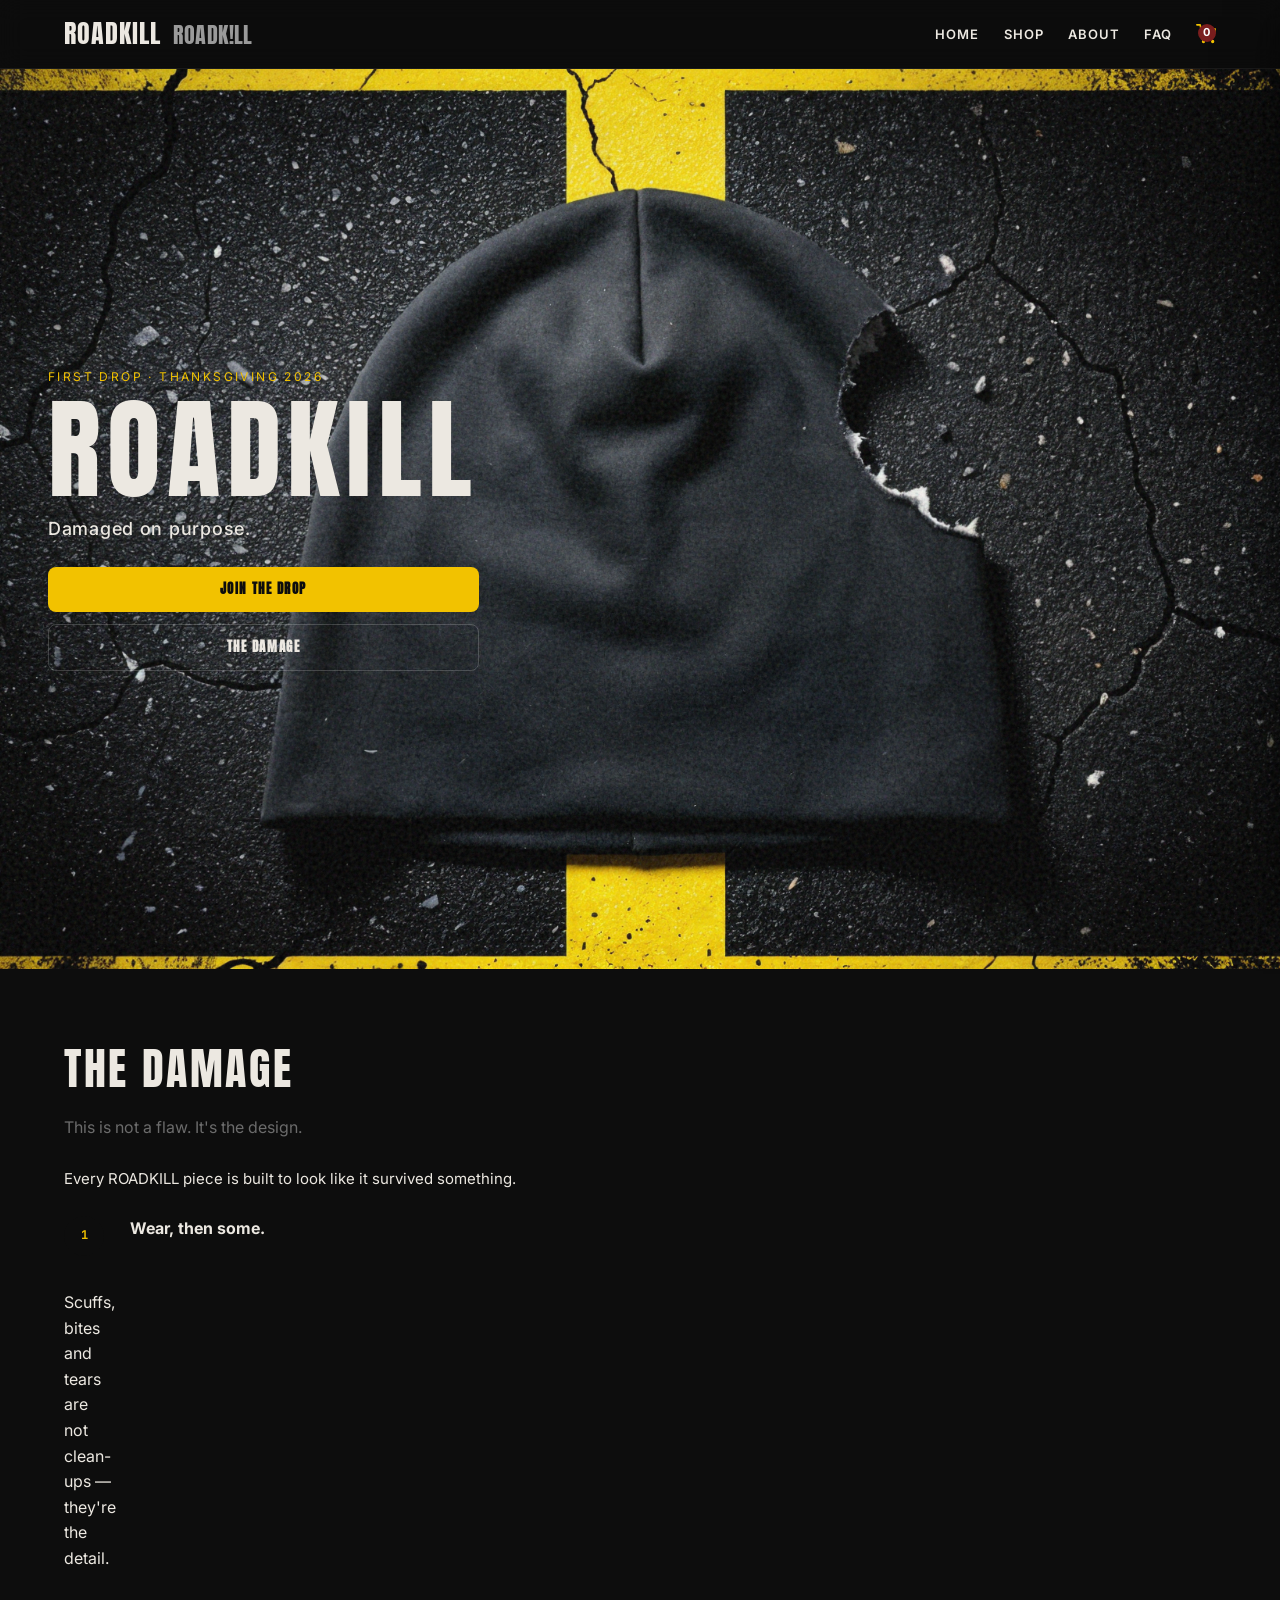
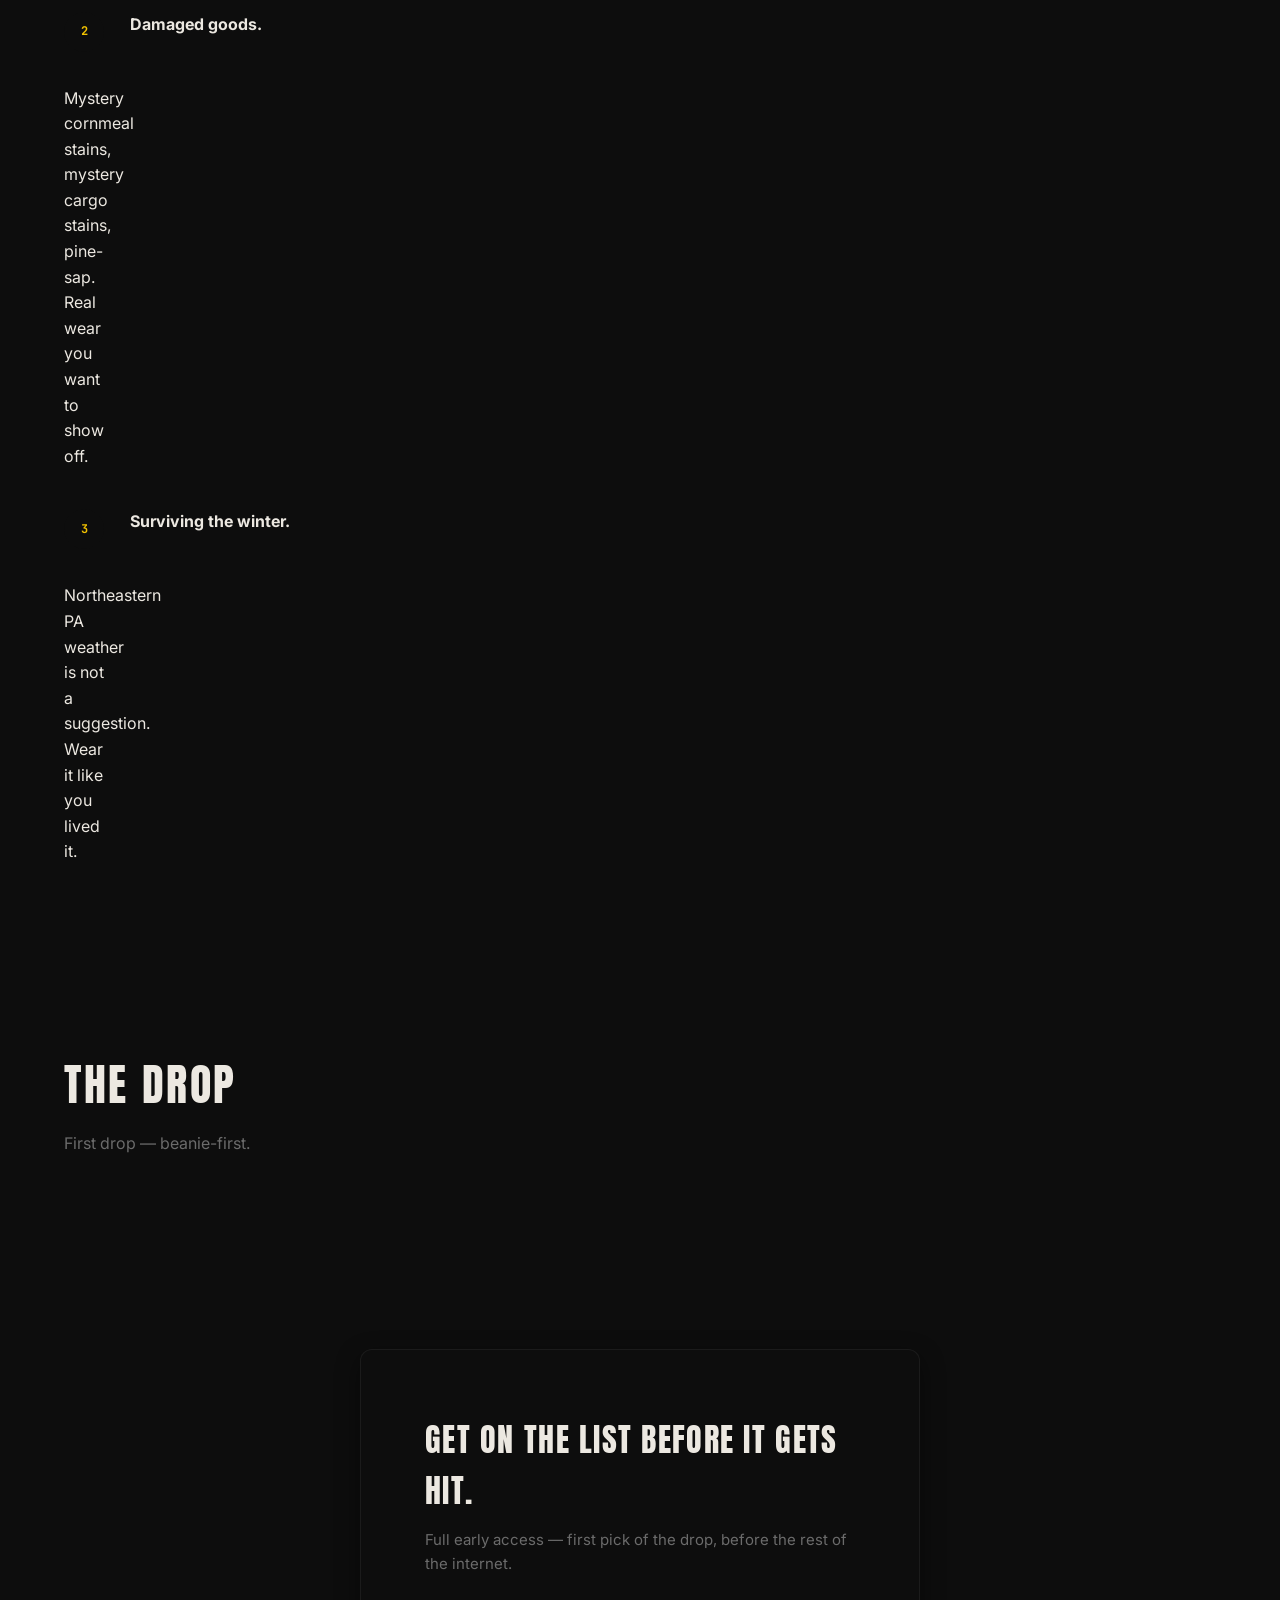
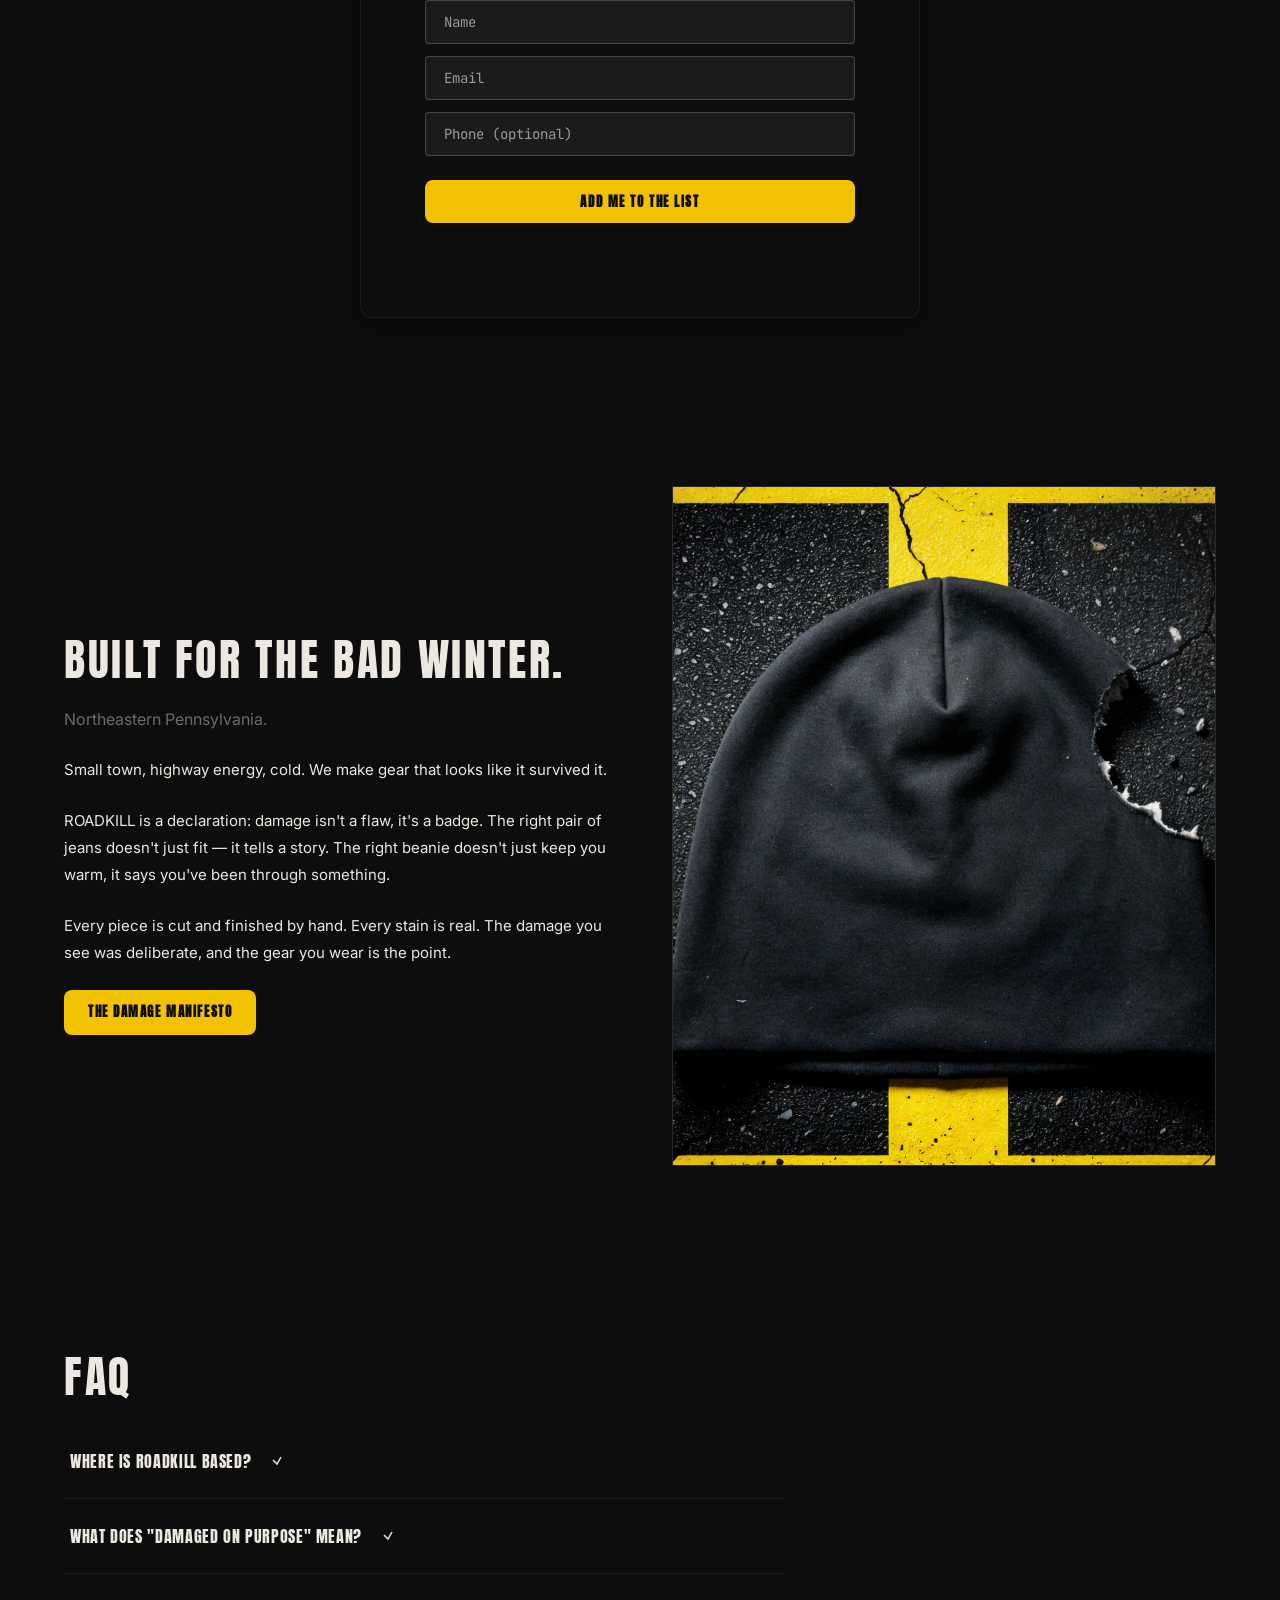
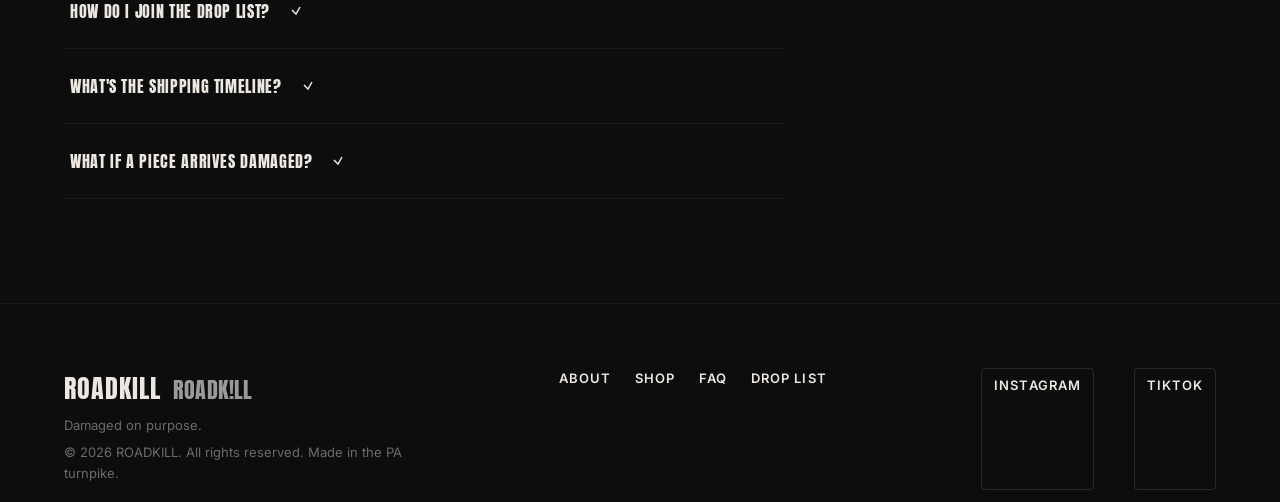
==== index.html @ 136a134d "ROADKILL — complete e-commerce site (v1) Streetwear brand site for ROADKILL, an independent NEPA bra" ====
<!DOCTYPE html>
<html lang="en">
<head>
<meta charset="UTF-8">
<meta name="viewport" content="width=device-width, initial-scale=1.0">
<title>ROADKILL — Damaged on purpose.</title>
<meta name="description" content="ROADKILL is an independent streetwear brand from northeastern PA. Damaged on purpose. Long-ear bunny beanies, chewed off like they survived something.">

<!-- Open Graph / Facebook -->
<meta property="og:type" content="website">
<meta property="og:title" content="ROADKILL — Damaged on purpose.">
<meta property="og:description" content="Independent streetwear. Damaged on purpose. Long-ear bunny beanies, chewed off like they survived the winter.">
<meta property="og:image" content="assets/og-banner.jpg">
<meta property="og:url" content="https://www.roadkillbrand.com/">
<meta property="og:site_name" content="ROADKILL">

<!-- Twitter -->
<meta name="twitter:card" content="summary_large_image">
<meta name="twitter:title" content="ROADKILL — Damaged on purpose.">
<meta name="twitter:description" content="Independent streetwear. Damaged on purpose.">
<meta name="twitter:image" content="assets/og-banner.jpg">

<!-- Favicon (paint-splatter style placeholder) -->
<link rel="icon" href="data:image/svg+xml,<svg xmlns='http://www.w3.org/2000/svg' viewBox='0 0 32 32'><rect width='32' height='32' fill='%230d0d0d'/><text y='24' font-size='20' font-weight='700' fill='%23f2c200'>!</text></svg>">

<link rel="preconnect" href="https://fonts.googleapis.com">
<link rel="preconnect" href="https://fonts.gstatic.com" crossorigin>
<link href="https://fonts.googleapis.com/css2?family=Anton&family=Inter:wght@400;500;600&family=JetBrains+Mono&display=swap" rel="stylesheet">

<link rel="stylesheet" href="styles.css">
</head>
<body>

<!-- ======= MASTHEAD ======= -->
<header class="masthead">
  <div class="container masthead__inner">
    <a href="/" class="logo" aria-label="ROADKILL home">
      <span class="logo__word">ROADKILL</span>
      <span class="logo__variant">ROADK!LL</span>
    </a>
    <nav class="nav" id="nav">
      <a href="#home" class="nav__link">Home</a>
      <a href="#shop" class="nav__link">Shop</a>
      <a href="#about" class="nav__link">About</a>
      <a href="#faq" class="nav__link">FAQ</a>
      <a href="cart.html" class="nav__cart" aria-label="Open cart">
        <svg width="20" height="20" viewBox="0 0 24 24" fill="none" stroke="#f2c200" stroke-width="2" stroke-linecap="round" stroke-linejoin="round"><circle cx="9" cy="21" r="1"/><circle cx="20" cy="21" r="1"/><path d="M1 1h4l2.68 13.39a2 2 0 0 0 2 1.61h9.72a2 2 0 0 0 2-1.61L23 6H6"/></svg>
        <span class="nav__cart-count" id="navCartCount">0</span>
      </a>
    </nav>
    <button class="nav__toggle" id="navToggle" aria-label="Toggle navigation" aria-expanded="false">
      <span></span><span></span><span></span>
    </button>
  </div>
</header>

<!-- ======= PAGE WRAPPER ======= -->
<div class="page" id="page">

  <!-- ==================== HOME ==================== -->
  <section class="page-section hero" id="home">
    <div class="hero__bg">
      <img src="assets/hero-bunny-beanie.png" alt="Flagship long-ear bunny beanie, one ear chewed off like a dog got to it">
      <div class="hero__grain"></div>
    </div>
    <div class="hero__content">
      <p class="eyebrow">First Drop &middot; Thanksgiving 2026</p>
      <h1 class="hero__title">ROADKILL</h1>
      <h1 class="hero__title hero__title--alt">ROADK!LL</h1>
      <p class="hero__sub">Damaged on purpose.</p>
      <div class="hero__actions">
        <a href="#shop" class="btn btn--primary">Join the Drop</a>
        <a href="#the-damage" class="btn btn--ghost">The Damage</a>
      </div>
      <div class="hero__countdown" id="countdown" aria-live="polite"></div>
    </div>
    <div class="hero__side">
      <div class="hero__scarab">
        <!-- torn/bite-marked frame -->
        <div class="frame frame--bite">
          <img src="assets/hero-bunny-beanie.png" alt="Flagship long-ear bunny beanie, one ear chewed off">
          <div class="frame__bite"></div>
        </div>
        <p class="caption">One ear chewed off.<br>Like a dog got to it.</p>
      </div>
    </div>
  </section>

  <!-- ==================== THE DAMAGE ==================== -->
  <section class="page-section the-damage" id="the-damage">
    <div class="container">
      <h2 class="section-title">The Damage</h2>
      <p class="section-lead">This is not a flaw. It's the design.</p>
      <p class="section-body">Every ROADKILL piece is built to look like it survived something.</p>
      <ul class="feature-list">
        <li class="feature-list__item">
          <span class="feature-list__marker">1</span>
          <div><strong>Wear, then some.</strong></div>
          <p>Scuffs, bites and tears are not clean-ups — they're the detail.</p>
        </li>
        <li class="feature-list__item">
          <span class="feature-list__marker">2</span>
          <div><strong>Damaged goods.</strong></div>
          <p>Mystery cornmeal stains, mystery cargo stains, pine-sap. Real wear you want to show off.</p>
        </li>
        <li class="feature-list__item">
          <span class="feature-list__marker">3</span>
          <div><strong>Surviving the winter.</strong></div>
          <p>Northeastern PA weather is not a suggestion. Wear it like you lived it.</p>
        </li>
      </ul>
    </div>
  </section>

  <!-- ==================== FEATURED PRODUCTS ==================== -->
  <section class="page-section featured" id="shop">
    <div class="container">
      <div class="section-head">
        <h2 class="section-title">The Drop</h2>
        <p class="section-lead">First drop &mdash; beanie-first.</p>
      </div>
      <div class="product-grid" id="featuredGrid"></div>
    </div>
  </section>

  <!-- ==================== DROP LIST ==================== -->
  <section class="page-section drop-list">
    <div class="container">
      <div class="drop-list__card">
        <h2 class="drop-list__title">Get on the list before it gets hit.</h2>
        <p class="drop-list__sub">Full early access &mdash; first pick of the drop, before the rest of the internet.</p>
        <form class="drop-list__form" id="dropForm">
          <div class="drop-list__fields">
            <input class="input" type="text" name="name" placeholder="Name" required aria-label="Name">
            <input class="input" type="email" name="email" placeholder="Email" required aria-label="Email">
            <input class="input input--phone" type="tel" name="phone" placeholder="Phone (optional)" aria-label="Phone">
          </div>
          <button class="btn btn--primary btn--full" type="submit">Add me to the list</button>
          <p class="form-feedback" id="formFeedback" role="status"></p>
        </form>
      </div>
    </div>
  </section>

  <!-- ==================== ABOUT ==================== -->
  <section class="page-section about" id="about">
    <div class="container about__inner">
      <div class="about__body">
        <h2 class="section-title">Built for the bad winter.</h2>
        <p class="section-lead">Northeastern Pennsylvania.</p>
        <p class="section-body">Small town, highway energy, cold. We make gear that looks like it survived it.</p>
        <p class="section-body">ROADKILL is a declaration: damage isn't a flaw, it's a badge. The right pair of jeans doesn't just fit — it tells a story. The right beanie doesn't just keep you warm, it says you've been through something.</p>
        <p class="section-body">Every piece is cut and finished by hand. Every stain is real. The damage you see was deliberate, and the gear you wear is the point.</p>
        <a href="#" class="btn btn--primary">The Damage Manifesto</a>
      </div>
      <div class="about__image">
        <div class="frame frame--light">
          <img src="assets/hero-bunny-beanie.png" alt="A worn long-ear bunny beanie, chewed edge">
          <div class="frame__bite"></div>
        </div>
      </div>
    </div>
  </section>

  <!-- ==================== FAQ ==================== -->
  <section class="page-section faq" id="faq">
    <div class="container">
      <h2 class="section-title">FAQ</h2>
      <div class="faq__list" id="faqList">
        <div class="faq__item">
          <button class="faq__q" aria-expanded="false" aria-controls="faq1">
            <span>Where is ROADKILL based?</span>
            <svg width="16" height="16" viewBox="0 0 16 16" fill="none" stroke="#ECE8E1" stroke-width="1.5"><polyline points="4 7 8 11 12 4"/></svg>
          </button>
          <div class="faq__a" id="faq1">
            <p>We're from northeastern Pennsylvania — grit, cold, and highway energy. The "side of the road" aesthetic comes straight from the turnpikes and truck stops of PA.</p>
          </div>
        </div>
        <div class="faq__item">
          <button class="faq__q" aria-expanded="false" aria-controls="faq2">
            <span>What does "damaged on purpose" mean?</span>
            <svg width="16" height="16" viewBox="0 0 16 16" fill="none" stroke="#ECE8E1" stroke-width="1.5"><polyline points="4 7 8 11 12 4"/></svg>
          </button>
          <div class="faq__a" id="faq2">
            <p>Our whole brand is "damaged goods." We intentionally leave wear, bites, tears and scuffs on every piece. It's the design, not a defect.</p>
          </div>
        </div>
        <div class="faq__item">
          <button class="faq__q" aria-expanded="false" aria-controls="faq3">
            <span>How do I join the drop list?</span>
            <svg width="16" height="16" viewBox="0 0 16 16" fill="none" stroke="#ECE8E1" stroke-width="1.5"><polyline points="4 7 8 11 12 4"/></svg>
          </button>
          <div class="faq__a" id="faq3">
            <p>Grab a spot on the list on our home page or the Drop List section. We'll send early access to the first 200 before the drop goes live.</p>
          </div>
        </div>
        <div class="faq__item">
          <button class="faq__q" aria-expanded="false" aria-controls="faq4">
            <span>What's the shipping timeline?</span>
            <svg width="16" height="16" viewBox="0 0 16 16" fill="none" stroke="#ECE8E1" stroke-width="1.5"><polyline points="4 7 8 11 12 4"/></svg>
          </button>
          <div class="faq__a" id="faq4">
            <p>Orders ship within 1&ndash;2 business days via USPS Priority. Expect 3&ndash;5 business days on the East Coast, 5&ndash;8 elsewhere.</p>
          </div>
        </div>
        <div class="faq__item">
          <button class="faq__q" aria-expanded="false" aria-controls="faq5">
            <span>What if a piece arrives damaged?</span>
            <svg width="16" height="16" viewBox="0 0 16 16" fill="none" stroke="#ECE8E1" stroke-width="1.5"><polyline points="4 7 8 11 12 4"/></svg>
          </button>
          <div class="faq__a" id="faq5">
            <p>All intentional damage is pre-approved. If something arrives with unexpected damage, reply to your order confirmation and we'll make it right &mdash; no questions, no returns hassle.</p>
          </div>
        </div>
      </div>
    </div>
  </section>

  <!-- ==================== FOOTER / EMAIL REPEAT ==================== -->
  <footer class="footer">
    <div class="container footer__inner">
      <div class="footer__brand">
        <a href="/" class="logo" aria-label="ROADKILL home">
          <span class="logo__word">ROADKILL</span>
          <span class="logo__variant">ROADK!LL</span>
        </a>
        <p>Damaged on purpose.</p>
        <p class="footer__legal">&copy; 2026 ROADKILL. All rights reserved. Made in the PA turnpike.</p>
      </div>
      <div class="footer__links">
        <a href="#">About</a>
        <a href="#shop">Shop</a>
        <a href="#faq">FAQ</a>
        <a href="#">Drop List</a>
      </div>
      <div class="footer__social">
        <a href="#" aria-label="Instagram">Instagram</a>
        <a href="#" aria-label="TikTok">TikTok</a>
      </div>
    </div>
  </footer>

</div><!-- /page -->

<!-- ======= CART OVERVIEW (slide-in, mobile) ======= -->
<div class="cart-overlay" id="cartOverlay" aria-hidden="true"></div>
<div class="cart-drawer" id="cartDrawer" aria-hidden="true" role="dialog" aria-label="Shopping cart">
  <div class="cart-drawer__header">
    <h2>Your Cart</h2>
    <button class="cart-drawer__close" id="cartClose" aria-label="Close cart">&times;</button>
  </div>
  <ul class="cart-drawer__list" id="cartList"></ul>
  <div class="cart-drawer__footer">
    <div class="cart-drawer__totals">
      <span class="cart-drawer__subtotal">Subtotal</span>
      <span class="cart-drawer__amount" id="cartSubtotal">$0.00</span>
    </div>
    <a href="checkout.html" class="btn btn--primary btn--full">Checkout</a>
    <p class="cart-drawer__note">Stripe-ready &middot; placeholder until you plug in your key.</p>
  </div>
</div>

<!-- ======= BURGER TOGGLE (duplicate for non-js) ======= -->
<button class="nav__toggle" id="burgerToggle" aria-label="Open navigation" aria-expanded="false">
  <span></span><span></span><span></span>
</button>

<script src="app.js"></script>
</body>
</html>
---- styles.css ----
/* ============================================================
   ROADKILL — minimal e-commerce (single-file, no build step)
   CSS: design tokens, layout, components, page sections, cart.
   ============================================================ */

/* ---------- Design tokens ---------- */
:root {
  --black:      #0d0d0d;
  --off-white:  #ece8e1;
  --yellow:     #f2c200;
  --red:        #7a1e1e;
  --grey:       #6b6b6b;
  --grey-light: #9a9a9a;

  --ant:        'Anton', 'Arial Narrow', sans-serif;
  --mono:       'JetBrains Mono', 'Consolas', monospace;
  --sans:       'Inter', 'Segoe UI', sans-serif;

  --space-xs: 6px;
  --space-sm: 12px;
  --space-md: 18px;
  --space-lg: 24px;
  --space-xl: 40px;
  --space-2xl: 64px;

  --radius-sm: 4px;
  --radius-md: 8px;
  --radius-lg: 12px;

  --shadow-sm: 0 2px 8px rgba(0,0,0,.35);
  --shadow-md: 0 8px 24px rgba(0,0,0,.45);
  --shadow-lg: 0 16px 48px rgba(0,0,0,.55);

  --ease: cubic-bezier(.22,1,.36,1);
  --duration: .3s;
}

/* ---------- Reset / base ---------- */
*, *::before, *::after { box-sizing: border-box; }

html {
  scroll-behavior: smooth;
  -webkit-font-smoothing: antialiased;
  -moz-osx-font-smoothing: grayscale;
}

body {
  margin: 0;
  font-family: var(--sans);
  color: var(--off-white);
  background: var(--black);
  line-height: 1.6;
  min-height: 100vh;
  overflow-x: hidden;
}

img { display: block; max-width: 100%; }
a { color: inherit; text-decoration: none; }
button { font-family: inherit; cursor: pointer; border: none; background: none; }
input, textarea {
  font-family: var(--mono);
  font-size: 14px;
  color: var(--off-white);
  background: rgba(255,255,255,.06);
  border: 1px solid rgba(255,255,255,.18);
  border-radius: var(--radius-sm);
  padding: var(--space-sm) var(--space-md);
  outline: none;
  width: 100%;
}
input:focus, textarea:focus {
  border-color: var(--yellow);
  box-shadow: 0 0 0 3px rgba(242,194,0,.18);
}
input::placeholder, textarea::placeholder { color: var(--grey-light); }

.container {
  width: 100%;
  max-width: 1200px;
  margin: 0 auto;
  padding: 0 var(--space-lg);
}
.page {
  /* full-page sections fill the viewport on the sections themselves */
}

/* ---------- Masthead ---------- */
.masthead {
  position: sticky;
  top: 0;
  z-index: 100;
  background: rgba(13,13,13,.92);
  backdrop-filter: blur(12px);
  border-bottom: 1px solid rgba(255,255,255,.06);
}
.masthead__inner {
  display: flex;
  align-items: center;
  justify-content: space-between;
  height: 68px;
}
.logo {
  display: flex;
  align-items: baseline;
  gap: var(--space-sm);
  font-family: var(--ant);
  font-size: 26px;
  font-weight: 400;
  letter-spacing: .04em;
  color: var(--off-white);
}
.logo__variant {
  font-family: var(--ant);
  font-size: 22px;
  color: var(--grey-light);
  letter-spacing: .02em;
}
.nav {
  display: flex;
  align-items: center;
  gap: var(--space-lg);
}
.nav__link {
  position: relative;
  color: var(--off-white);
  font-size: 13px;
  letter-spacing: .08em;
  text-transform: uppercase;
  font-weight: 600;
  padding: var(--space-xs) 0;
}
.nav__link::after {
  content: '';
  position: absolute;
  bottom: 0; left: 0; right: 0;
  height: 1px;
  background: var(--yellow);
  transform: scaleX(0);
  transform-origin: right;
  transition: transform var(--duration) var(--ease);
}
.nav__link:hover::after,
.nav__link:focus-visible::after { transform: scaleX(1); transform-origin: left; }
.nav__cart {
  position: relative;
  display: flex;
  align-items: center;
  gap: var(--space-xs);
  color: var(--off-white);
  font-size: 13px;
  letter-spacing: .06em;
}
.nav__cart-count {
  position: absolute;
  top: 0; right: 0;
  background: var(--red);
  color: #fff;
  font-size: 11px;
  font-weight: 700;
  min-width: 18px;
  height: 18px;
  border-radius: 9px;
  display: flex;
  align-items: center;
  justify-content: center;
  padding: 0 4px;
}
.nav__toggle {
  display: none;
  flex-direction: column;
  gap: 5px;
  padding: var(--space-sm);
  border-radius: var(--radius-sm);
}
.nav__toggle span {
  display: block;
  height: 2px;
  background: var(--off-white);
  width: 22px;
  border-radius: 2px;
  transition: transform var(--duration) var(--ease);
}
.nav__toggle[aria-expanded="true"] span:nth-child(1) { transform: rotate(45deg) translate(5px,5px); }
.nav__toggle[aria-expanded="true"] span:nth-child(2) { opacity: 0; }
.nav__toggle[aria-expanded="true"] span:nth-child(3) { transform: rotate(-45deg) translate(5px,-5px); }

/* ---------- Buttons ---------- */
.btn {
  display: inline-flex;
  align-items: center;
  justify-content: center;
  gap: var(--space-sm);
  font-family: var(--sans);
  font-size: 13px;
  letter-spacing: .08em;
  text-transform: uppercase;
  font-weight: 700;
  padding: var(--space-sm) var(--space-lg);
  border-radius: var(--radius-md);
  transition: transform var(--duration) var(--ease), filter var(--duration);
  position: relative;
  overflow: hidden;
}
.btn--primary {
  background: var(--yellow);
  color: var(--black);
  font-family: var(--ant);
  letter-spacing: .12em;
}
.btn--primary:hover { background: var(--red); color: var(--off-white); transform: translateY(-2px); }
.btn--primary:focus-visible { outline: 2px solid var(--yellow); outline-offset: 3px; }
.btn--ghost {
  color: var(--off-white);
  font-family: var(--ant);
  letter-spacing: .12em;
  border: 1px solid rgba(255,255,255,.18);
}
.btn--ghost:hover { border-color: var(--yellow); color: var(--yellow); transform: translateY(-2px); }
.btn--full { width: 100%; }
.btn--danger { background: var(--red); color: #fff; }
.btn--danger:hover { background: #5a1414; }

/* ---------- Hero ---------- */
.hero {
  position: relative;
  min-height: 100vh;
  display: flex;
  align-items: center;
  overflow: hidden;
}
.hero__bg {
  position: absolute;
  inset: 0;
  z-index: 0;
}
.hero__bg img {
  width: 100%;
  height: 100%;
  object-fit: cover;
  object-position: center 30%;
}
.hero__grain {
  position: absolute;
  inset: 0;
  z-index: 1;
  background-image: url("data:image/svg+xml,%3Csvg viewBox='0 0 256 256' xmlns='http://www.w3.org/2000/svg'%3E%3Cfilter id='noise'%3E%3CfeTurbulence type='fractalNoise' baseFrequency='0.85' numOctaves='4' stitchTiles='stitch'/%3E%3C/filter%3E%3Crect width='100%25' height='100%25' filter='url(%23noise)' opacity='0.35'/%3E%3C/svg%3E");
  opacity: .4;
  pointer-events: none;
}
.hero__content {
  position: relative;
  z-index: 2;
  max-width: 640px;
  padding: var(--space-2xl) var(--space-lg) 0;
}
.eyebrow {
  margin: 0 0 var(--space-sm);
  color: var(--yellow);
  font-size: 12px;
  letter-spacing: .2em;
  text-transform: uppercase;
}
.hero__title {
  margin: 0 0 var(--space-sm);
  font-family: var(--ant);
  font-size: clamp(56px, 9vw, 110px);
  font-weight: 400;
  line-height: 0.95;
  letter-spacing: .06em;
  text-transform: uppercase;
}
.hero__title--alt { display: none; }
.hero__sub {
  margin: 0 0 var(--space-lg);
  color: var(--off-white);
  font-size: 18px;
  letter-spacing: .04em;
  font-weight: 500;
}
.hero__actions { display: flex; flex-direction: column; gap: var(--space-sm); }
.hero__countdown {
  margin-top: var(--space-lg);
  font-family: var(--mono);
  font-size: 13px;
  color: var(--off-white);
}
.hero__side {
  position: relative;
  z-index: 2;
  display: none;
}
.hero__scarab {
  position: relative;
}
.frame {
  position: relative;
  display: inline-block;
  border: 1px solid rgba(255,255,255,.12);
  overflow: hidden;
}
.frame img {
  width: 100%;
  aspect-ratio: 4/5;
  object-fit: cover;
}
.frame--bite {
  border-color: rgba(255,255,255,.2);
  box-shadow: 0 0 0 12px rgba(255,255,255,.03);
}
.frame__bite {
  position: absolute;
  top: -20%;
  right: -15%;
  width: 46%;
  height: 46%;
  background: rgba(255,255,255,.04);
  border-radius: 50%;
  transform: rotate(12deg);
  pointer-events: none;
}
.caption {
  position: absolute;
  bottom: 0; left: 0; right: 0;
  padding: var(--space-md);
  font-family: var(--mono);
  font-size: 12px;
  color: var(--off-white);
  letter-spacing: .04em;
  background: linear-gradient(0deg, rgba(13,13,13,.8), transparent);
}

/* ---------- Section shared ---------- */
.page-section {
  padding: var(--space-2xl) var(--space-lg) calc(var(--space-2xl) + 40px);
  position: relative;
}
.section-title {
  margin: 0 0 var(--space-sm);
  font-family: var(--ant);
  font-size: clamp(28px, 4vw, 44px);
  font-weight: 400;
  letter-spacing: .06em;
  text-transform: uppercase;
}
.section-lead {
  margin: 0 0 var(--space-lg);
  color: var(--grey);
  font-size: 16px;
  max-width: 620px;
}
.section-body {
  margin: 0 0 var(--space-lg);
  color: var(--off-white);
  font-size: 15px;
  line-height: 1.8;
}
.feature-list {
  list-style: none;
  margin: 0;
  padding: 0;
  display: grid;
  gap: var(--space-lg);
}
.feature-list__item {
  display: grid;
  grid-template-columns: 48px 1fr;
  gap: var(--space-md);
  align-items: start;
}
.feature-list__marker {
  font-family: var(--mono);
  font-size: 12px;
  color: var(--yellow);
  font-weight: 700;
  display: flex;
  align-items: center;
  justify-content: center;
  height: 40px;
  width: 40px;
  border-radius: 50%;
  background: var(--black);
}

/* ---------- Products ---------- */
.product-grid {
  display: grid;
  grid-template-columns: repeat(auto-fill, minmax(240px, 1fr));
  gap: var(--space-lg);
}
.product-card {
  position: relative;
  background: var(--black);
  border: 1px solid rgba(255,255,255,.06);
  border-radius: var(--radius-md);
  overflow: hidden;
  transition: transform var(--duration) var(--ease), border-color var(--duration);
}
.product-card:hover {
  transform: translateY(-4px);
  border-color: rgba(255,255,255,.14);
}
.product-card__img {
  position: relative;
  aspect-ratio: 3/4;
  overflow: hidden;
}
.product-card__img img {
  width: 100%;
  height: 100%;
  object-fit: cover;
  transition: transform var(--duration) var(--ease);
}
.product-card:hover .product-card__img img { transform: scale(1.04); }
.product-card__frame {
  position: absolute;
  inset: 0;
  border-radius: var(--radius-md);
  overflow: hidden;
  pointer-events: none;
}
.product-card__frame::before {
  content: '';
  position: absolute;
  inset: 0;
  background: linear-gradient(135deg, transparent 40%, rgba(255,255,255,.05));
  pointer-events: none;
}
.product-card__frame--bite {
  pointer-events: none;
}
.product-card__frame::after {
  content: '';
  position: absolute;
  top: -20%;
  right: -15%;
  width: 40%;
  height: 40%;
  background: rgba(255,255,255,.04);
  border-radius: 50%;
  transform: rotate(10deg);
  pointer-events: none;
}
.product-card__tag {
  position: absolute;
  top: var(--space-sm);
  left: var(--space-sm);
  font-size: 10px;
  letter-spacing: .12em;
  text-transform: uppercase;
  font-weight: 700;
  padding: 4px 8px;
  border-radius: var(--radius-sm);
  color: #fff;
}
.product-card__tag--sold {
  background: var(--red);
}
.product-card__tag--soon {
  background: var(--grey);
}
.product-card__body {
  padding: var(--space-md);
}
.product-card__name {
  font-family: var(--sans);
  font-size: 15px;
  font-weight: 600;
  margin: 0 0 var(--space-xs);
  letter-spacing: .02em;
}
.product-card__price {
  font-family: var(--mono);
  font-size: 14px;
  color: var(--off-white);
  margin: 0;
}
.product-card__eye {
  font-size: 13px;
  color: var(--grey);
  margin: var(--space-xs) 0;
}
.product-card__buy {
  margin-top: var(--space-sm);
  padding: 6px 12px;
  border: 1px solid rgba(255,255,255,.18);
  border-radius: var(--radius-sm);
  font-size: 11px;
  letter-spacing: .06em;
  text-transform: uppercase;
  font-weight: 700;
  color: var(--off-white);
  transition: border-color var(--duration), color var(--duration);
}
.product-card__buy:hover { border-color: var(--yellow); color: var(--yellow); }

/* ---------- Drop list ---------- */
.drop-list__card {
  max-width: 560px;
  margin: 0 auto;
  background: var(--black);
  border: 1px solid rgba(255,255,255,.06);
  border-radius: var(--radius-lg);
  padding: var(--space-2xl);
  box-shadow: var(--shadow-md);
}
.drop-list__title {
  margin: 0 0 var(--space-sm);
  font-family: var(--ant);
  font-size: 32px;
  font-weight: 400;
  letter-spacing: .04em;
  text-transform: uppercase;
}
.drop-list__sub {
  margin: 0 0 var(--space-lg);
  color: var(--grey);
  font-size: 15px;
}
.drop-list__fields {
  display: grid;
  gap: var(--space-sm);
  margin-bottom: var(--space-lg);
}
.form-feedback {
  font-size: 13px;
  min-height: 18px;
  margin: var(--space-sm) 0 0;
}
.form-feedback--ok { color: var(--yellow); }
.form-feedback--err { color: var(--red); }

/* ---------- About ---------- */
.about__inner {
  display: grid;
  grid-template-columns: 1fr 1fr;
  gap: var(--space-2xl);
  align-items: center;
}
.about__image {
  position: relative;
}
.about__image .frame {
  max-width: 100%;
}
.footer {
  border-top: 1px solid rgba(255,255,255,.06);
  background: var(--black);
  padding: var(--space-2xl) 0 var(--space-sm);
}
.footer__inner {
  display: flex;
  flex-wrap: wrap;
  justify-content: space-between;
  gap: var(--space-lg);
}
.footer__brand { max-width: 340px; }
.footer p { color: var(--grey); font-size: 13px; margin: var(--space-xs) 0; }
.footer__legal { font-size: 11px; color: var(--grey-light); }
.footer__links {
  display: flex;
  flex-wrap: wrap;
  gap: var(--space-lg);
  list-style: none;
  margin: 0;
  padding: 0;
}
.footer__links a {
  font-size: 13px;
  letter-spacing: .08em;
  text-transform: uppercase;
  font-weight: 600;
  color: var(--off-white);
}
.footer__social {
  display: flex;
  gap: var(--space-xl);
}
.footer__social a {
  font-size: 13px;
  letter-spacing: .08em;
  text-transform: uppercase;
  font-weight: 600;
  color: var(--off-white);
  border: 1px solid rgba(255,255,255,.12);
  border-radius: var(--radius-sm);
  padding: var(--space-xs) var(--space-sm);
}
.footer__social a:hover { border-color: var(--yellow); color: var(--yellow); }

/* ---------- FAQ ---------- */
.faq__list {
  max-width: 720px;
}
.faq__item {
  border-bottom: 1px solid rgba(255,255,255,.06);
  padding: var(--space-lg) 0;
}
.faq__q {
  display: flex;
  align-items: center;
  justify-content: space-between;
  gap: var(--space-md);
  font-family: var(--ant);
  font-size: 16px;
  font-weight: 400;
  letter-spacing: .04em;
  text-transform: uppercase;
  color: var(--off-white);
}
.faq__q[aria-expanded="false"] .faq__icon { transform: rotate(-90deg); }
.faq__icon {
  flex-shrink: 0;
  transition: transform var(--duration) var(--ease);
}
.faq__a {
  max-height: 0;
  overflow: hidden;
  transition: max-height var(--duration) var(--ease);
}
.faq__a.open { max-height: 300px; }
.faq__a p { margin: 0; color: var(--grey); line-height: 1.8; }

/* ---------- Cart drawer ---------- */
.cart-overlay {
  position: fixed;
  inset: 0;
  background: rgba(0,0,0,.6);
  z-index: 200;
  opacity: 0;
  pointer-events: none;
  transition: opacity var(--duration);
}
.cart-overlay--open { opacity: 1; pointer-events: auto; }
.cart-drawer {
  position: fixed;
  top: 0; right: 0; bottom: 0;
  width: min(420px, 100%);
  background: var(--black);
  z-index: 201;
  transform: translateX(100%);
  transition: transform var(--duration) var(--ease);
  display: flex;
  flex-direction: column;
  box-shadow: var(--shadow-lg);
}
.cart-drawer--open { transform: translateX(0); }
.cart-drawer__header {
  display: flex;
  align-items: center;
  justify-content: space-between;
  padding: var(--space-lg);
  border-bottom: 1px solid rgba(255,255,255,.06);
}
.cart-drawer__header h2 {
  font-family: var(--ant);
  font-size: 20px;
  font-weight: 400;
  letter-spacing: .06em;
  text-transform: uppercase;
  margin: 0;
}
.cart-drawer__close {
  font-size: 24px;
  color: var(--off-white);
  line-height: 1;
  transition: color var(--duration);
}
.cart-drawer__close:hover { color: var(--yellow); }
.cart-drawer__list {
  list-style: none;
  margin: 0;
  padding: 0;
  flex: 1;
  overflow-y: auto;
}
.cart-drawer__item {
  display: grid;
  grid-template-columns: 90px 1fr auto;
  gap: var(--space-md);
  padding: var(--space-sm) 0;
  border-bottom: 1px solid rgba(255,255,255,.06);
}
.cart-drawer__item:last-child { border-bottom: none; }
.cart-drawer__item-img img { width: 100%; aspect-ratio: 1; object-fit: cover; border-radius: var(--radius-sm); }
.cart-drawer__item-name { font-size: 14px; font-weight: 600; margin: 0 0 var(--space-xs); }
.cart-drawer__item-desc { font-size: 12px; color: var(--grey); margin: 0; }
.cart-drawer__item-price { font-family: var(--mono); font-size: 13px; color: var(--off-white); }
.cart-drawer__remove {
  font-size: 11px;
  color: var(--grey-light);
  transition: color var(--duration);
}
.cart-drawer__remove:hover { color: var(--red); }
.cart-drawer__footer {
  border-top: 1px solid rgba(255,255,255,.06);
  padding: var(--space-lg);
  display: flex;
  flex-direction: column;
  gap: var(--space-sm);
}
.cart-drawer__totals {
  display: flex;
  justify-content: space-between;
  font-size: 14px;
}
.cart-drawer__subtotal { color: var(--grey); }
.cart-drawer__amount {
  font-family: var(--mono);
  font-size: 24px;
  font-weight: 700;
  color: var(--off-white);
}
.cart-drawer__note {
  font-size: 11px;
  color: var(--grey-light);
  margin: 0;
}

/* ---------- Shared section padding tweaks ---------- */
.footer + .page-section { padding-top: 0; }

/* ---------- Responsive ---------- */
@media (max-width: 820px) {
  .nav__toggle { display: flex; }
  .nav__link,
  .nav__cart {
    opacity: 0;
    pointer-events: none;
    transform: translateY(-8px);
    transition: opacity var(--duration) var(--ease), transform var(--duration) var(--ease);
  }
  .nav[aria-expanded="true"] .nav__link,
  .nav[aria-expanded="true"] .nav__cart {
    opacity: 1;
    pointer-events: auto;
    transform: none;
  }
  .nav[aria-expanded="true"] {
    position: absolute;
    top: 68px; left: 0; right: 0;
    background: var(--black);
    border-bottom: 1px solid rgba(255,255,255,.06);
    padding: var(--space-lg);
    display: flex;
    flex-direction: column;
    gap: var(--space-sm);
  }
  .hero__side { display: block; }
  .about__inner { grid-template-columns: 1fr; }
  .about__image { order: -1; }
  .footer__inner { flex-direction: column; }
}

@media (max-width: 480px) {
  .container { padding: 0 var(--space-sm); }
  .product-grid { grid-template-columns: 1fr; }
  .hero__actions { flex-direction: row; }
}

/* ============================================================
   EXTRA PAGES: shop, about, faq, checkout, cart
   ============================================================ */

/* ---------- Shop ---------- */
.shop__hero {
  text-align: center;
  max-width: 640px;
  margin: 0 auto var(--space-2xl);
}
.shop__title {
  font-family: var(--ant);
  font-size: clamp(36px, 5vw, 56px);
  font-weight: 400;
  letter-spacing: .06em;
  text-transform: uppercase;
  margin: 0 0 var(--space-sm);
}
.shop__sub {
  color: var(--grey);
  font-size: 16px;
  margin: 0;
}
.shop__countdown {
  margin-top: var(--space-lg);
  font-family: var(--mono);
  font-size: 13px;
  color: var(--off-white);
}
.shop__filter-bar {
  display: flex;
  flex-wrap: wrap;
  gap: var(--space-sm);
  align-items: center;
  justify-content: center;
  margin-bottom: var(--space-lg);
}
.shop__filter-bar .input {
  min-width: 180px;
}
.shop__status {
  font-size: 13px;
  color: var(--grey);
  margin: 0;
}
.shop__empty {
  text-align: center;
  padding: var(--space-2xl);
  color: var(--grey);
}

/* ---------- Drop list (on home) ---------- */
.drop-list__card { max-width: 560px; margin: 0 auto; }

/* ---------- About page ---------- */
.about-page__hero {
  text-align: center;
  max-width: 560px;
  margin: 0 auto var(--space-2xl);
}
.about-page__title {
  font-family: var(--ant);
  font-size: clamp(36px, 5vw, 56px);
  font-weight: 400;
  letter-spacing: .06em;
  text-transform: uppercase;
  margin: 0 0 var(--space-sm);
}
.about-page__sub {
  color: var(--grey);
  font-size: 16px;
  margin: 0 0 var(--space-lg);
}
.about-page__content {
  max-width: 640px;
  margin: 0 auto var(--space-2xl);
  color: var(--off-white);
  line-height: 1.8;
}
.about-page__content p { margin-bottom: var(--space-lg); }
.about-page__content a { color: var(--yellow); }
.about-page__manifesto {
  background: var(--black);
  border: 1px solid rgba(255,255,255,.06);
  border-radius: var(--radius-lg);
  padding: var(--space-2xl);
  max-width: 640px;
  margin: 0 auto var(--space-2xl);
}
.about-page__manifesto h2 {
  font-family: var(--ant);
  font-size: 24px;
  font-weight: 400;
  letter-spacing: .06em;
  text-transform: uppercase;
  margin: 0 0 var(--space-sm);
}
.about-page__manifesto p {
  color: var(--grey);
  margin-bottom: var(--space-md);
  line-height: 1.8;
}

/* ---------- FAQ page ---------- */
.faq-page__title {
  font-family: var(--ant);
  font-size: clamp(36px, 5vw, 56px);
  font-weight: 400;
  letter-spacing: .06em;
  text-transform: uppercase;
  margin: 0 0 var(--space-sm);
}
.faq-page__sub {
  color: var(--grey);
  font-size: 16px;
  margin: 0 0 var(--space-lg);
}
.faq-page__sub a { color: var(--yellow); }

/* ---------- Cart / Checkout pages ---------- */
.cart-page__wrapper, .checkout__wrapper {
  max-width: 960px;
  margin: 0 auto;
}
.back-link {
  display: inline-block;
  color: var(--yellow);
  font-size: 13px;
  margin-bottom: var(--space-lg);
}
.cart-page__title {
  font-family: var(--ant);
  font-size: clamp(32px, 4vw, 48px);
  font-weight: 400;
  letter-spacing: .06em;
  text-transform: uppercase;
  margin: 0 0 var(--space-lg);
}
.cart-page__cart {
  background: var(--black);
  border: 1px solid rgba(255,255,255,.06);
  border-radius: var(--radius-lg);
  padding: var(--space-xl);
  min-height: 160px;
}
.cart-page__line {
  display: flex;
  justify-content: space-between;
  padding: var(--space-sm) 0;
  border-bottom: 1px solid rgba(255,255,255,.06);
}
.cart-page__line:last-child { border-bottom: none; }
.cart-page__label { color: var(--grey); }
.cart-page__value { font-family: var(--mono); color: var(--off-white); }
.cart-page__total-row .cart-page__value { font-size: 18px; font-weight: 700; }
.cart-page__actions {
  display: flex;
  flex-direction: column;
  gap: var(--space-sm);
  margin: var(--space-xl) 0;
}
.cart-page__note {
  color: var(--grey-light);
  font-size: 12px;
  margin: 0;
}

/* ---- Checkout ---- */
.checkout__wrapper {
  display: grid;
  grid-template-columns: 1fr 1fr;
  gap: var(--space-2xl);
}
.checkout__left { max-width: 560px; }
.checkout__title {
  font-family: var(--ant);
  font-size: clamp(32px, 4vw, 48px);
  font-weight: 400;
  letter-spacing: .06em;
  text-transform: uppercase;
  margin: 0 0 var(--space-sm);
}
.checkout__sub {
  color: var(--grey);
  font-size: 15px;
  margin: 0 0 var(--space-lg);
}
.checkout__sub a { color: var(--yellow); }
.checkout__cart {
  background: var(--black);
  border: 1px solid rgba(255,255,255,.06);
  border-radius: var(--radius-lg);
  padding: var(--space-xl);
  min-height: 160px;
}
.checkout__details {
  background: var(--black);
  border: 1px solid rgba(255,255,255,.06);
  border-radius: var(--radius-lg);
  padding: var(--space-xl);
}
.checkout__totals {
  display: flex;
  flex-direction: column;
  gap: var(--space-sm);
  margin-bottom: var(--space-lg);
}
.checkout__line {
  display: flex;
  justify-content: space-between;
  padding: var(--space-sm) 0;
  border-bottom: 1px solid rgba(255,255,255,.06);
}
.checkout__line:last-child { border-bottom: none; }
.checkout__total-row { font-weight: 700; }
.checkout__actions {
  display: flex;
  flex-direction: column;
  gap: var(--space-sm);
  margin-bottom: var(--space-lg);
}
.checkout__note {
  font-size: 12px;
  color: var(--grey-light);
  line-height: 1.6;
}
.checkout__note code {
  background: rgba(255,255,255,.06);
  padding: 2px 6px;
  border-radius: var(--radius-sm);
  font-family: var(--mono);
  font-size: 11px;
}
.checkout__form-card { max-width: 480px; }
.checkout__form-title {
  font-family: var(--ant);
  font-size: 20px;
  font-weight: 400;
  letter-spacing: .06em;
  text-transform: uppercase;
  margin: 0 0 var(--space-lg);
}
.checkout__form-grid {
  display: grid;
  grid-template-columns: 1fr 1fr;
  gap: var(--space-sm);
}
.checkout__field {
  margin-bottom: var(--space-sm);
}
.checkout__field label {
  display: block;
  font-size: 11px;
  letter-spacing: .08em;
  text-transform: uppercase;
  color: var(--grey-light);
  margin-bottom: var(--space-xs);
}
.checkout__form-grid .checkout__field { margin-bottom: 0; }
.checkout__form-grid .checkout__field:nth-child(2n) { margin-left: var(--space-sm); }
.checkout__form-grid .checkout__field:nth-child(2n) input,
.checkout__form-grid .checkout__field:nth-child(2n) select {
  margin-left: 0;
}
.checkout__form-note {
  font-size: 12px;
  color: var(--grey-light);
  margin: 0;
}
.checkout__form-note code {
  background: rgba(255,255,255,.06);
  padding: 2px 6px;
  border-radius: var(--radius-sm);
  font-family: var(--mono);
  font-size: 11px;
}

/* ---------- Footer tweaks for subpages ---- */
.footer + .page-section { padding-top: 0; }

/* ---------- Responsive for extra pages ---- */
@media (max-width: 820px) {
  .checkout__wrapper {
    grid-template-columns: 1fr;
  }
  .about-page__content { max-width: 100%; }
  .about-page__manifesto { max-width: 100%; }
}
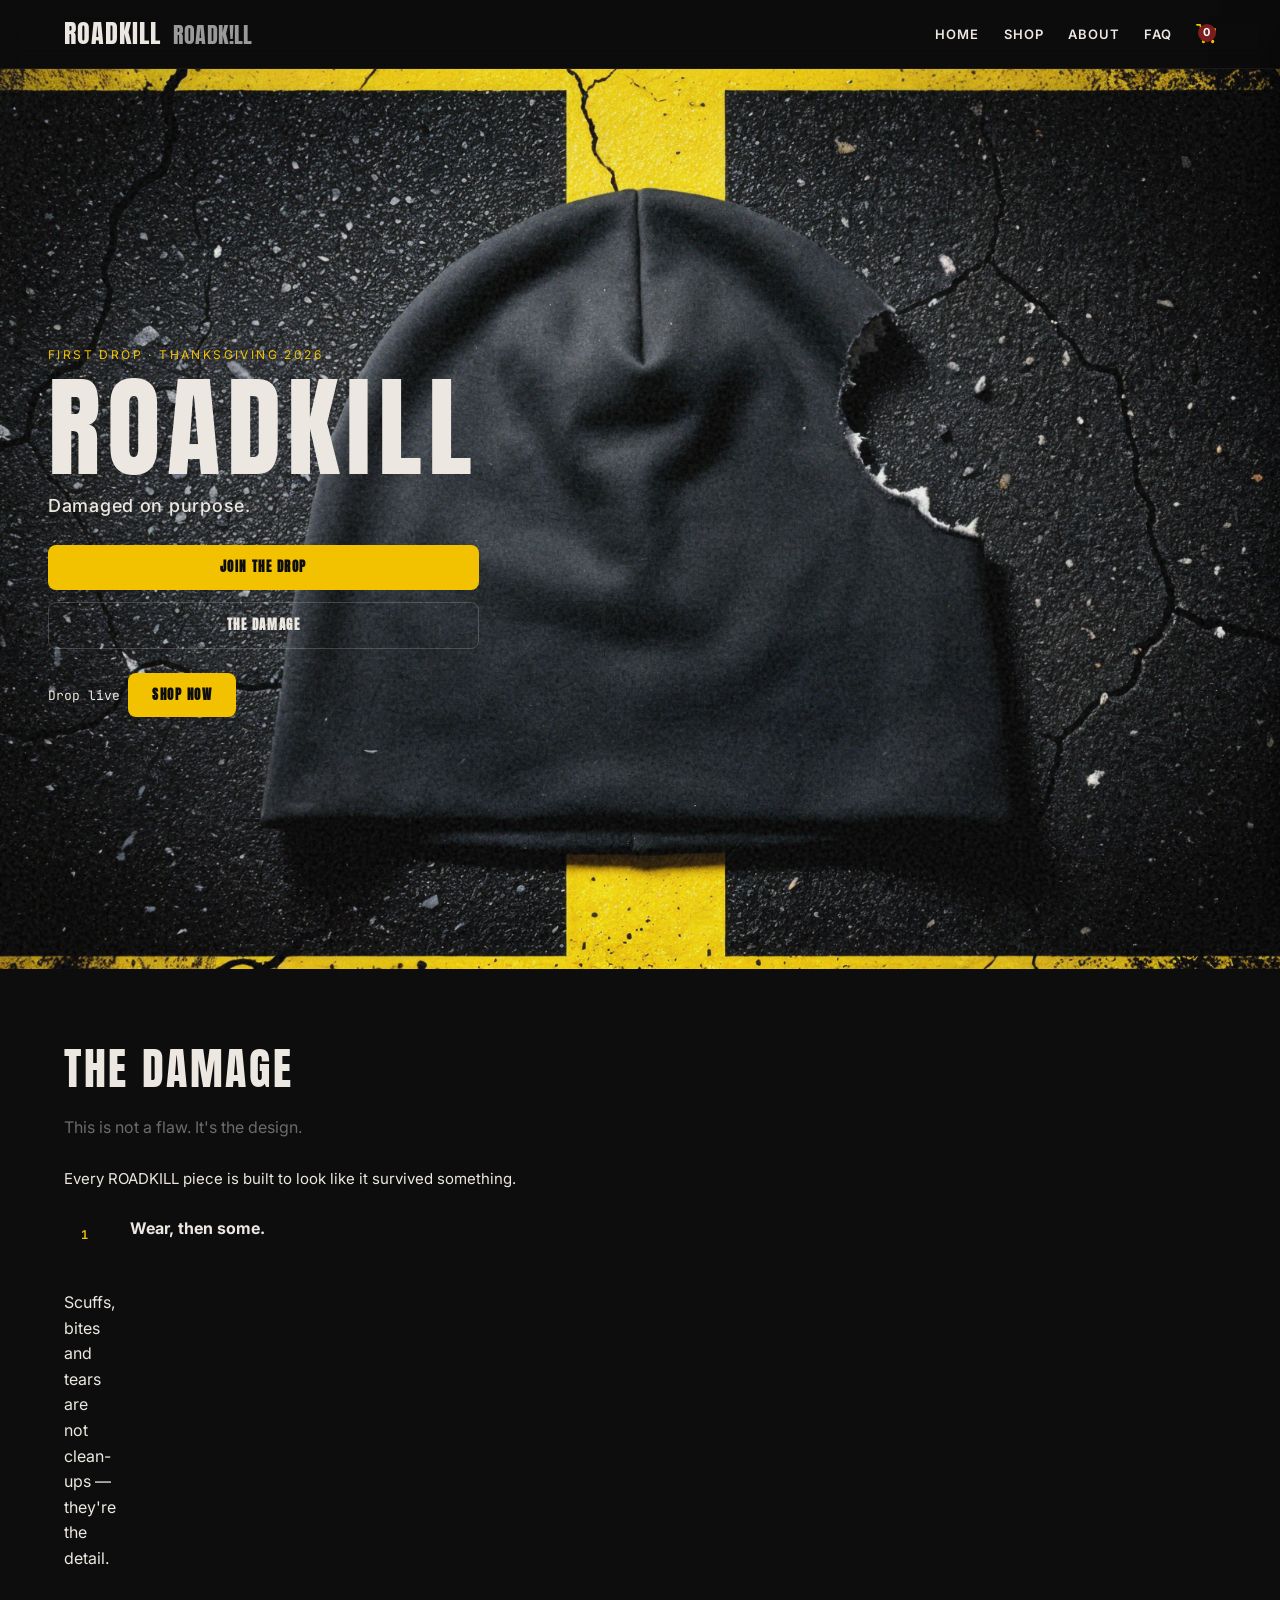
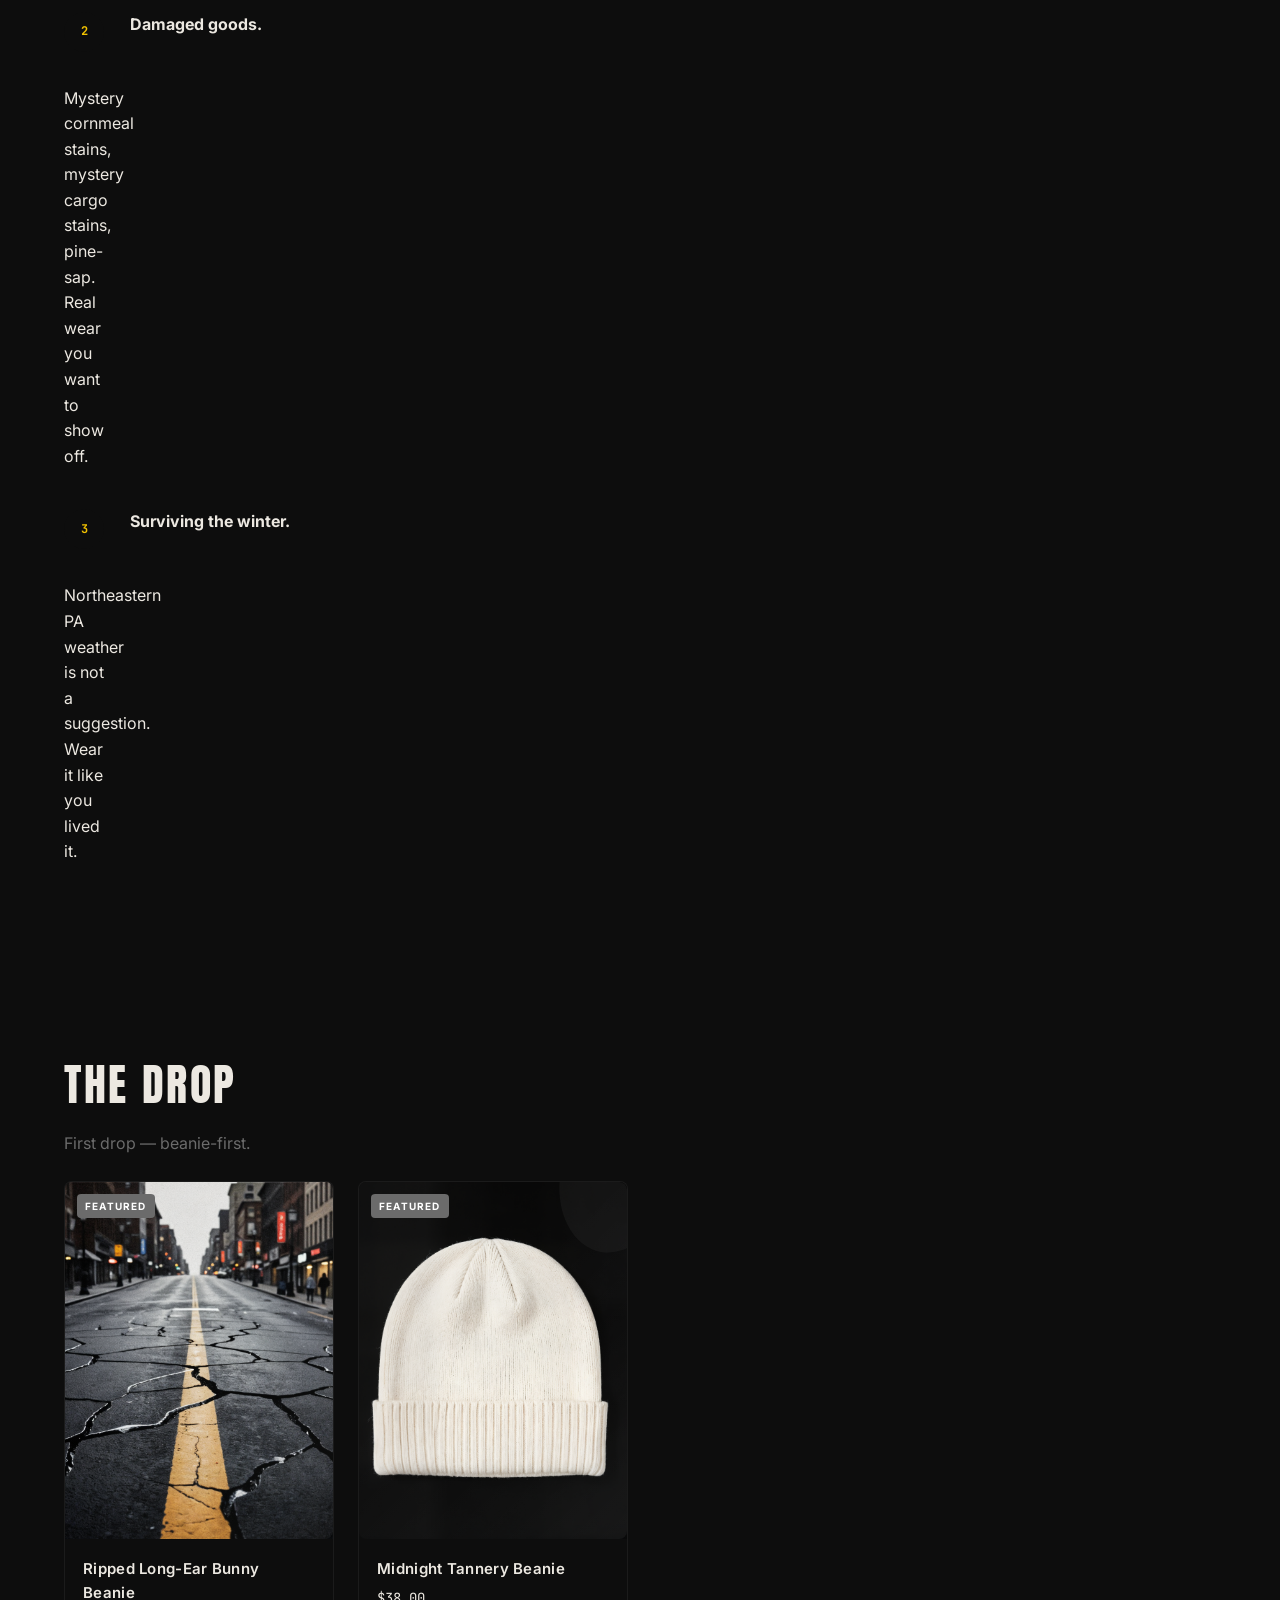
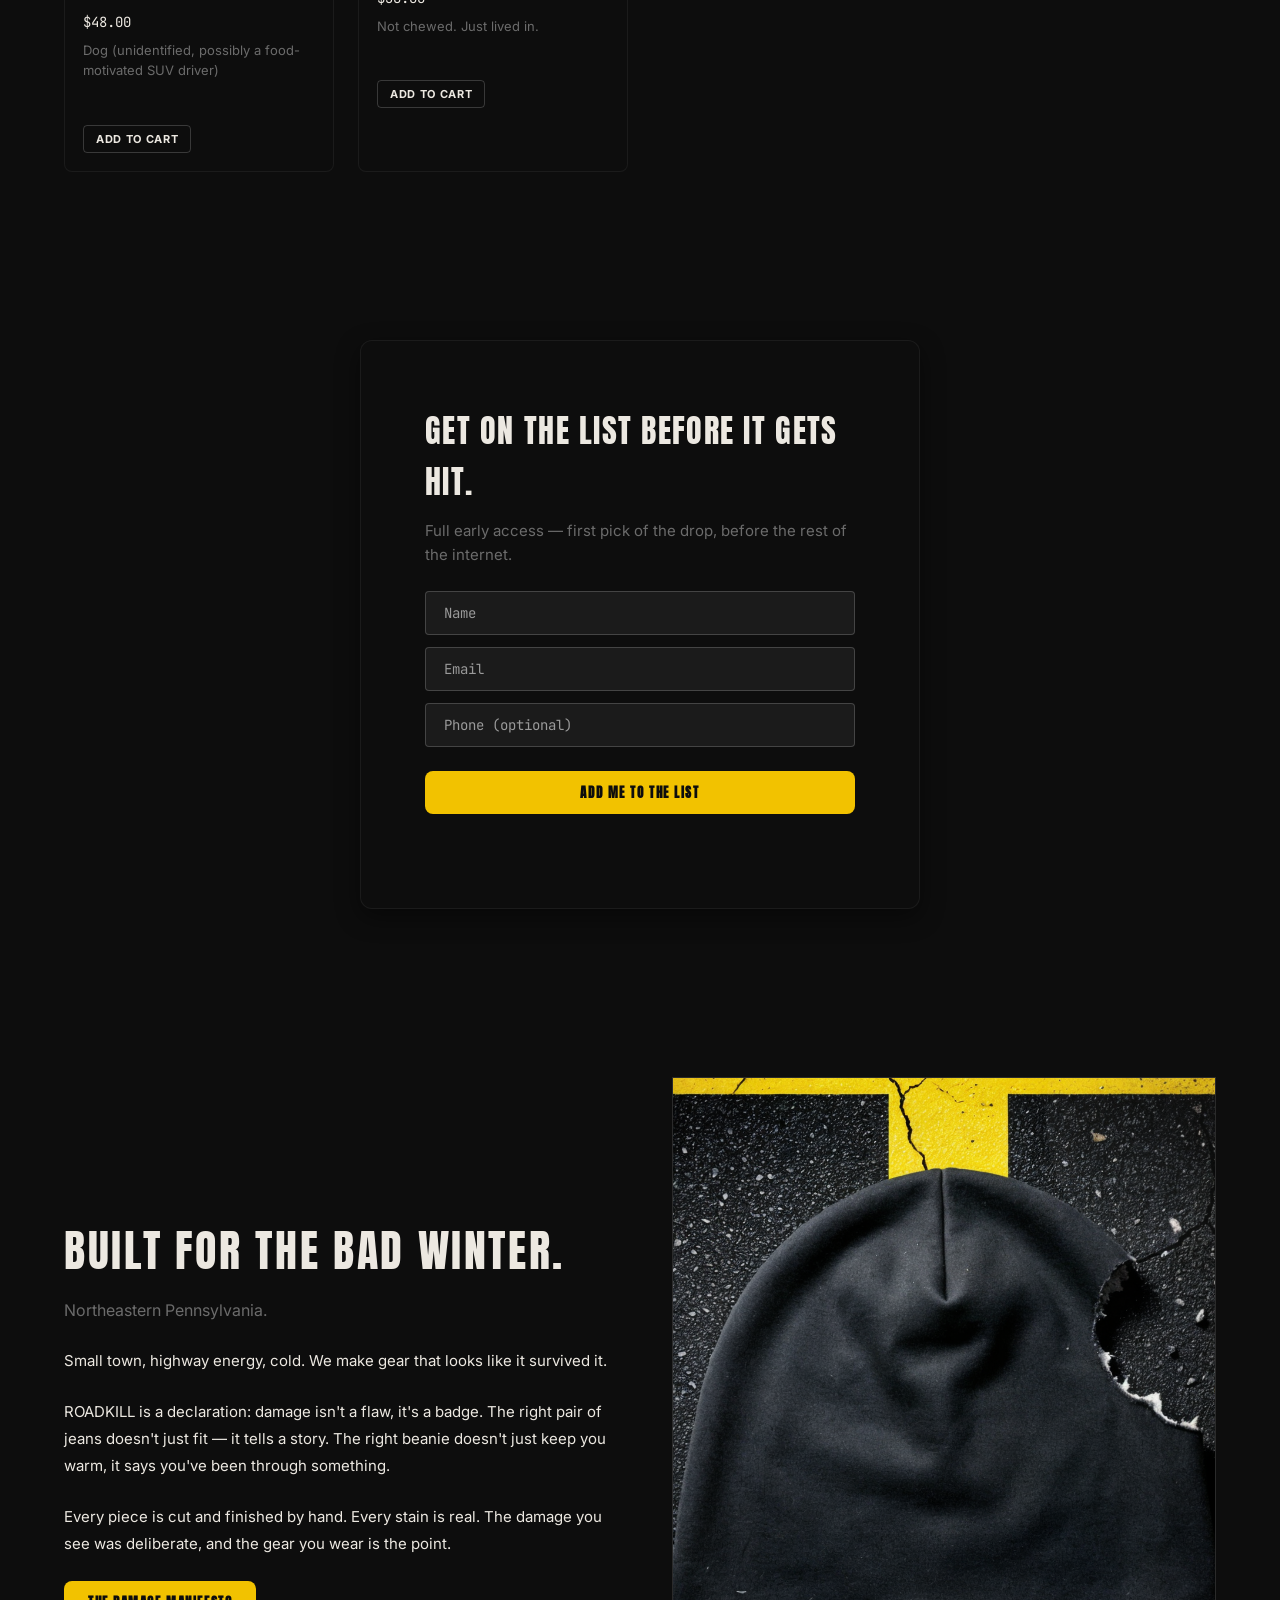
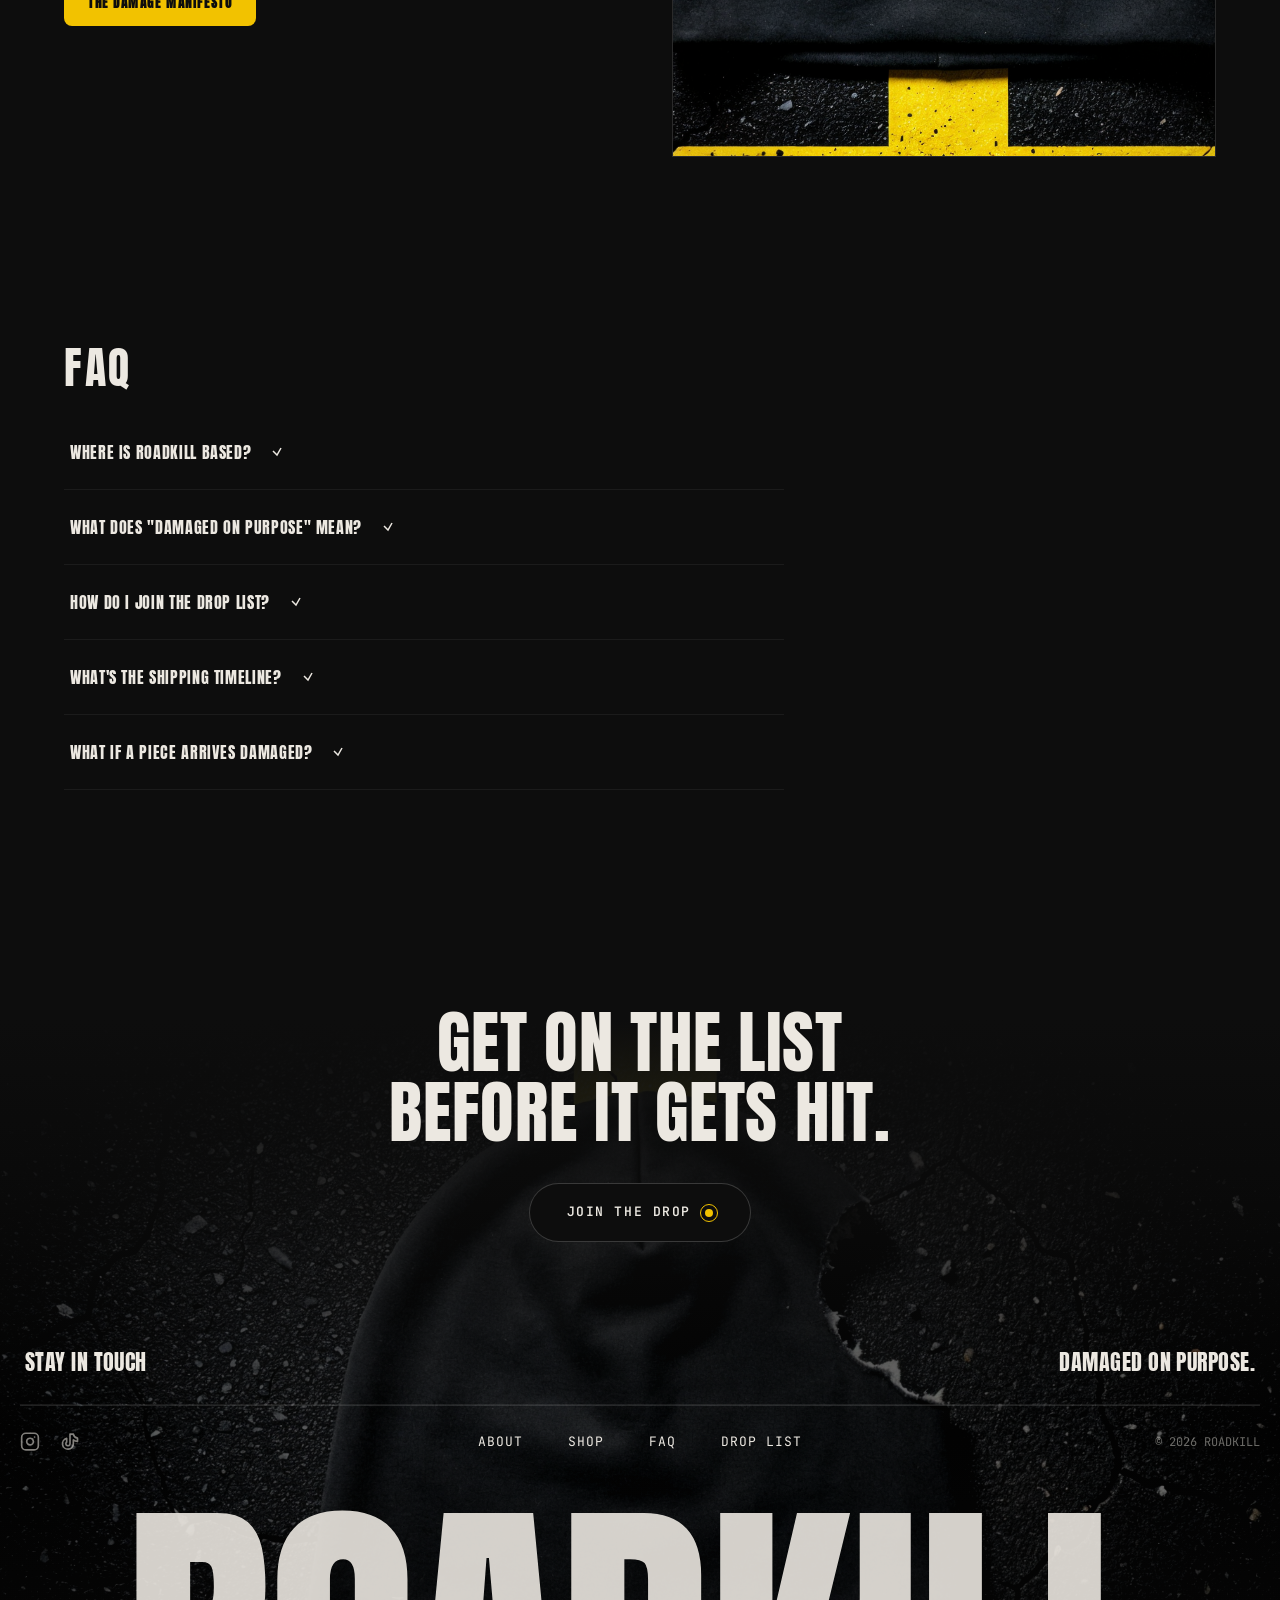
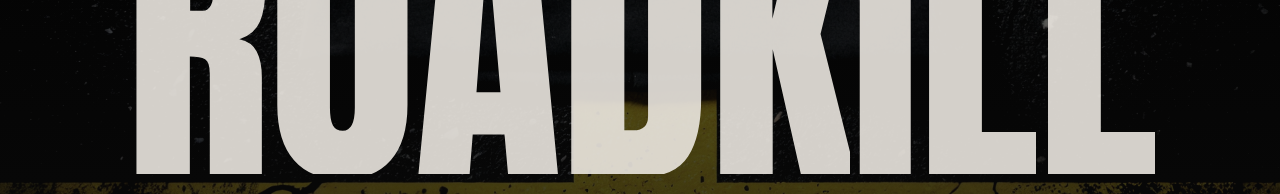
==== commit 2f7a3012: "Add Loopstack-style endcap footer and fix startup JS errors - Replace the footer on index, about and" ====
--- a/index.html
+++ b/index.html
@@ -124,7 +124,7 @@
   </section>
 
   <!-- ==================== DROP LIST ==================== -->
-  <section class="page-section drop-list">
+  <section class="page-section drop-list" id="drop">
     <div class="container">
       <div class="drop-list__card">
         <h2 class="drop-list__title">Get on the list before it gets hit.</h2>
@@ -216,27 +216,49 @@
     </div>
   </section>
 
-  <!-- ==================== FOOTER / EMAIL REPEAT ==================== -->
-  <footer class="footer">
-    <div class="container footer__inner">
-      <div class="footer__brand">
-        <a href="/" class="logo" aria-label="ROADKILL home">
-          <span class="logo__word">ROADKILL</span>
-          <span class="logo__variant">ROADK!LL</span>
-        </a>
-        <p>Damaged on purpose.</p>
-        <p class="footer__legal">&copy; 2026 ROADKILL. All rights reserved. Made in the PA turnpike.</p>
-      </div>
-      <div class="footer__links">
-        <a href="#">About</a>
-        <a href="#shop">Shop</a>
-        <a href="#faq">FAQ</a>
-        <a href="#">Drop List</a>
-      </div>
-      <div class="footer__social">
-        <a href="#" aria-label="Instagram">Instagram</a>
-        <a href="#" aria-label="TikTok">TikTok</a>
-      </div>
+  <!-- ==================== FOOTER / ENDCAP ==================== -->
+  <footer class="endcap" id="endcap">
+    <div class="endcap__media" aria-hidden="true">
+      <img src="assets/hero-bunny-beanie.png" alt="" loading="lazy">
+    </div>
+    <div class="endcap__gradient" aria-hidden="true"></div>
+
+    <div class="endcap__hero">
+      <h2 class="endcap__title">Get on the list <br> before it gets hit.</h2>
+      <a href="#drop" class="endcap__btn">
+        <span>Join the Drop</span>
+        <span class="endcap__dot" aria-hidden="true"></span>
+      </a>
+    </div>
+
+    <div class="endcap__block">
+      <div class="endcap__top">
+        <p class="endcap__label">Stay in Touch</p>
+        <p class="endcap__label">Damaged on purpose.</p>
+      </div>
+      <hr class="endcap__divider">
+      <div class="endcap__bottom">
+        <div class="endcap__socials">
+          <a href="#" aria-label="Instagram" class="endcap__social"><svg width="20" height="20" viewBox="0 0 24 24" fill="none" stroke="currentColor" stroke-width="2" stroke-linecap="round" stroke-linejoin="round"><rect x="2" y="2" width="20" height="20" rx="5" ry="5"></rect><path d="M16 11.37A4 4 0 1 1 12.63 8 4 4 0 0 1 16 11.37z"></path><line x1="17.5" y1="6.5" x2="17.51" y2="6.5"></line></svg></a>
+          <a href="#" aria-label="TikTok" class="endcap__social"><svg width="20" height="20" viewBox="0 0 24 24" fill="none" stroke="currentColor" stroke-width="2" stroke-linecap="round" stroke-linejoin="round"><path d="M21 7.917v4.034a9.948 9.948 0 0 1 -5 -1.951v4.5a6.5 6.5 0 1 1 -8 -6.326v4.326a2.5 2.5 0 1 0 4 2v-11.5h4.083a6.005 6.005 0 0 0 4.917 4.917z"></path></svg></a>
+        </div>
+        <nav class="endcap__links" aria-label="Footer">
+          <a href="#about" class="endcap__link">About</a>
+          <a href="#shop" class="endcap__link">Shop</a>
+          <a href="#faq" class="endcap__link">FAQ</a>
+          <a href="#drop" class="endcap__link">Drop List</a>
+        </nav>
+        <p class="endcap__copy">&copy; 2026 ROADKILL</p>
+      </div>
+    </div>
+
+    <div class="endcap__wordmark-wrap" aria-hidden="true">
+      <p class="endcap__wordmark">ROADKILL</p>
+    </div>
+
+    <div class="endcap__ring" id="endcapRing" aria-hidden="true"></div>
+    <div class="endcap__pill" id="endcapPill" aria-hidden="true">
+      <span class="endcap__pill-text"><span>Join</span> the drop</span>
     </div>
   </footer>
 
@@ -265,6 +287,7 @@
   <span></span><span></span><span></span>
 </button>
 
+<script src="data.js"></script>
 <script src="app.js"></script>
 </body>
 </html>
--- a/styles.css
+++ b/styles.css
@@ -542,50 +542,325 @@
 .about__image .frame {
   max-width: 100%;
 }
-.footer {
-  border-top: 1px solid rgba(255,255,255,.06);
+/* ---------- ENDCAP (footer) ---------- */
+.endcap {
+  position: relative;
+  height: 100vh;
+  height: 100svh;
+  min-height: 680px;
+  overflow: hidden;
   background: var(--black);
-  padding: var(--space-2xl) 0 var(--space-sm);
-}
-.footer__inner {
-  display: flex;
+  color: var(--off-white);
+}
+.endcap__media {
+  position: absolute;
+  left: 0;
+  right: 0;
+  bottom: 0;
+  height: 90%;
+  z-index: 0;
+}
+.endcap__media img {
+  width: 100%;
+  height: 100%;
+  max-width: none;
+  object-fit: cover;
+  object-position: center 30%;
+  filter: grayscale(.2) brightness(.55) contrast(1.05);
+}
+.endcap__gradient {
+  position: absolute;
+  inset: 0;
+  z-index: 1;
+  pointer-events: none;
+  background: linear-gradient(to bottom,
+    var(--black) 0%,
+    var(--black) 14%,
+    rgba(13,13,13,.75) 32%,
+    rgba(13,13,13,.15) 60%,
+    rgba(13,13,13,.55) 100%);
+}
+.endcap__hero {
+  position: absolute;
+  top: 0;
+  left: 50%;
+  transform: translateX(-50%);
+  z-index: 2;
+  width: 95%;
+  max-width: 1100px;
+  padding-top: calc(68px + 5vh);
+  display: flex;
+  flex-direction: column;
+  align-items: center;
+  gap: 2.2rem;
+  text-align: center;
+}
+.endcap__title {
+  margin: 0;
+  font-family: var(--ant);
+  font-weight: 400;
+  text-transform: uppercase;
+  font-size: clamp(2.4rem, 5.4vw, 4.6rem);
+  line-height: 1.02;
+  letter-spacing: .01em;
+}
+.endcap__btn {
+  display: inline-flex;
+  align-items: center;
+  gap: .9rem;
+  padding: 1.15rem 2.3rem;
+  border-radius: 9999px;
+  border: 1px solid rgba(255,255,255,.18);
+  background: var(--black);
+  color: var(--off-white);
+  font-family: var(--mono);
+  font-size: 13px;
+  font-weight: 600;
+  letter-spacing: .12em;
+  text-transform: uppercase;
+  text-decoration: none;
+  transition: background var(--duration) var(--ease), color var(--duration) var(--ease),
+    border-color var(--duration) var(--ease), transform var(--duration) var(--ease);
+}
+.endcap__btn:hover {
+  background: var(--yellow);
+  border-color: var(--yellow);
+  color: var(--black);
+  transform: translateY(-2px);
+}
+.endcap__dot {
+  position: relative;
+  width: 8px;
+  height: 8px;
+  border-radius: 50%;
+  background: var(--yellow);
+  animation: endcap-pulse 2s ease-in-out infinite;
+}
+.endcap__dot::after {
+  content: "";
+  position: absolute;
+  inset: -5px;
+  border-radius: 50%;
+  border: 1px solid var(--yellow);
+  animation: endcap-wave 2s ease-out infinite;
+}
+.endcap__btn:hover .endcap__dot { background: var(--black); box-shadow: none; }
+.endcap__btn:hover .endcap__dot::after { border-color: var(--black); }
+@keyframes endcap-pulse {
+  0%, 100% { opacity: .5; transform: scale(.85); box-shadow: 0 0 4px rgba(242,194,0,.5); }
+  50%      { opacity: 1;  transform: scale(1.1); box-shadow: 0 0 12px rgba(242,194,0,.9); }
+}
+@keyframes endcap-wave {
+  0%   { transform: scale(.6); opacity: .9; }
+  100% { transform: scale(2.3); opacity: 0; }
+}
+
+.endcap__block {
+  position: absolute;
+  left: 20px;
+  right: 20px;
+  top: 56%;
+  transform: translateY(-50%);
+  z-index: 3;
+}
+.endcap__top {
+  display: flex;
+  justify-content: space-between;
+  align-items: flex-end;
+  padding: 0 5px;
+}
+.endcap__label {
+  margin: 0;
+  font-family: var(--ant);
+  font-size: 1.4rem;
+  text-transform: uppercase;
+  letter-spacing: .02em;
+}
+.endcap__divider {
+  border: 0;
+  height: 1px;
+  background: rgba(255,255,255,.2);
+  margin: 1.6rem 0;
+}
+.endcap__bottom {
+  display: flex;
+  align-items: center;
+}
+.endcap__socials {
+  flex: 1;
+  display: flex;
+  gap: 1.25rem;
+  color: rgba(236,232,225,.55);
+}
+.endcap__social {
+  display: inline-flex;
+  transition: color var(--duration) var(--ease), transform var(--duration) var(--ease);
+}
+.endcap__social svg { width: 20px; height: 20px; }
+.endcap__social:hover { color: var(--yellow); transform: translateY(-2px); }
+.endcap__links {
+  flex: 2;
+  display: flex;
+  justify-content: center;
   flex-wrap: wrap;
-  justify-content: space-between;
-  gap: var(--space-lg);
-}
-.footer__brand { max-width: 340px; }
-.footer p { color: var(--grey); font-size: 13px; margin: var(--space-xs) 0; }
-.footer__legal { font-size: 11px; color: var(--grey-light); }
-.footer__links {
-  display: flex;
-  flex-wrap: wrap;
-  gap: var(--space-lg);
-  list-style: none;
-  margin: 0;
-  padding: 0;
-}
-.footer__links a {
+  gap: 2.8rem;
+}
+.endcap__link {
+  font-family: var(--mono);
   font-size: 13px;
   letter-spacing: .08em;
   text-transform: uppercase;
+  text-decoration: none;
+  transition: color var(--duration) var(--ease);
+}
+.endcap__link:hover { color: var(--yellow); }
+.endcap__copy {
+  flex: 1;
+  margin: 0;
+  text-align: right;
+  font-family: var(--mono);
+  font-size: 12px;
+  color: rgba(236,232,225,.45);
+}
+
+.endcap__wordmark-wrap {
+  position: absolute;
+  left: 0;
+  right: 0;
+  bottom: 20px;
+  padding: 0 20px;
+  z-index: 3;
+  pointer-events: none;
+}
+.endcap__wordmark {
+  margin: 0;
+  font-family: var(--ant);
+  font-size: 24vw;
+  line-height: .82;
+  white-space: nowrap;
+  text-align: center;
+  letter-spacing: -.01em;
+  opacity: .95;
+}
+
+/* reveals (JS splits text; only animates once .is-in is set) */
+.endcap .word-wrapper {
+  display: inline-block;
+  overflow: hidden;
+  vertical-align: bottom;
+  padding-bottom: .15em;
+  margin-bottom: -.15em;
+}
+.endcap .word-inner {
+  display: inline-block;
+  opacity: 0;
+  transform: translateY(105%);
+  filter: blur(20px);
+}
+.endcap.is-in .word-inner {
+  animation: endcap-word 1.3s cubic-bezier(.05,.9,.1,1) forwards;
+  animation-delay: calc(var(--i) * .1s);
+}
+@keyframes endcap-word {
+  to { opacity: 1; transform: translateY(0); filter: blur(0); }
+}
+.endcap .letter-wrapper {
+  display: inline-block;
+  overflow: hidden;
+  vertical-align: bottom;
+  padding-top: .06em;
+  margin-top: -.06em;
+}
+.endcap .letter-inner {
+  display: inline-block;
+  opacity: 0;
+  transform: translateX(-105%);
+  filter: blur(20px);
+}
+.endcap.is-in .letter-inner {
+  animation: endcap-letter 1.2s cubic-bezier(.05,.9,.1,1) forwards;
+  animation-delay: calc(.3s + var(--i) * .09s);
+}
+@keyframes endcap-letter {
+  25%  { opacity: 1; }
+  100% { opacity: .95; transform: translateX(0); filter: blur(0); }
+}
+
+/* cursor ring + glass pill (fine pointers only) */
+.endcap__ring,
+.endcap__pill {
+  position: fixed;
+  top: 0;
+  left: 0;
+  display: none;
+  pointer-events: none;
+  opacity: 0;
+  transform: translate3d(-200px, -200px, 0) translate(-50%, -50%) scale(0);
+  transition: opacity .25s ease;
+  will-change: transform;
+}
+.endcap.has-cursor { cursor: none; }
+.endcap.has-cursor a { cursor: none; }
+.endcap.has-cursor .endcap__ring,
+.endcap.has-cursor .endcap__pill { display: block; }
+.endcap__ring.is-active,
+.endcap__pill.is-active { opacity: 1; }
+.endcap__ring {
+  z-index: 99998;
+  width: 48px;
+  height: 48px;
+  border-radius: 50%;
+  border: 1.5px solid rgba(236,232,225,.45);
+  transition: opacity .25s ease, border-color .3s ease;
+}
+.endcap__ring.expanded { border-color: rgba(242,194,0,.5); }
+.endcap__pill {
+  z-index: 99999;
+  padding: .75rem 1.5rem;
+  border-radius: 9999px;
+  background: rgba(255,255,255,.08);
+  -webkit-backdrop-filter: blur(12px);
+  backdrop-filter: blur(12px);
+  border: 1px solid rgba(255,255,255,.18);
+  box-shadow: inset 0 1px 0 rgba(255,255,255,.18), 0 8px 30px rgba(0,0,0,.35);
+  white-space: nowrap;
+}
+.endcap__pill-text {
+  font-family: var(--mono);
+  font-size: 12px;
   font-weight: 600;
-  color: var(--off-white);
-}
-.footer__social {
-  display: flex;
-  gap: var(--space-xl);
-}
-.footer__social a {
-  font-size: 13px;
-  letter-spacing: .08em;
-  text-transform: uppercase;
-  font-weight: 600;
-  color: var(--off-white);
-  border: 1px solid rgba(255,255,255,.12);
-  border-radius: var(--radius-sm);
-  padding: var(--space-xs) var(--space-sm);
-}
-.footer__social a:hover { border-color: var(--yellow); color: var(--yellow); }
+  letter-spacing: .12em;
+  text-transform: uppercase;
+  color: var(--yellow);
+  text-shadow: 0 0 12px rgba(242,194,0,.45);
+}
+.endcap__pill-text span { color: var(--off-white); text-shadow: none; }
+
+@media (prefers-reduced-motion: reduce) {
+  .endcap .word-inner,
+  .endcap .letter-inner { opacity: 1; transform: none; filter: none; animation: none; }
+  .endcap__dot,
+  .endcap__dot::after { animation: none; }
+}
+
+@media (max-width: 820px) {
+  .endcap__block {
+    top: auto;
+    bottom: calc(20px + 20vw + 24px);
+    transform: none;
+  }
+  .endcap__top,
+  .endcap__bottom {
+    flex-direction: column;
+    align-items: center;
+    gap: 1rem;
+    text-align: center;
+  }
+  .endcap__socials,
+  .endcap__copy { flex: none; }
+  .endcap__copy { text-align: center; }
+  .endcap__links { gap: 1rem 1.4rem; }
+}
 
 /* ---------- FAQ ---------- */
 .faq__list {
@@ -748,7 +1023,6 @@
   .hero__side { display: block; }
   .about__inner { grid-template-columns: 1fr; }
   .about__image { order: -1; }
-  .footer__inner { flex-direction: column; }
 }
 
 @media (max-width: 480px) {
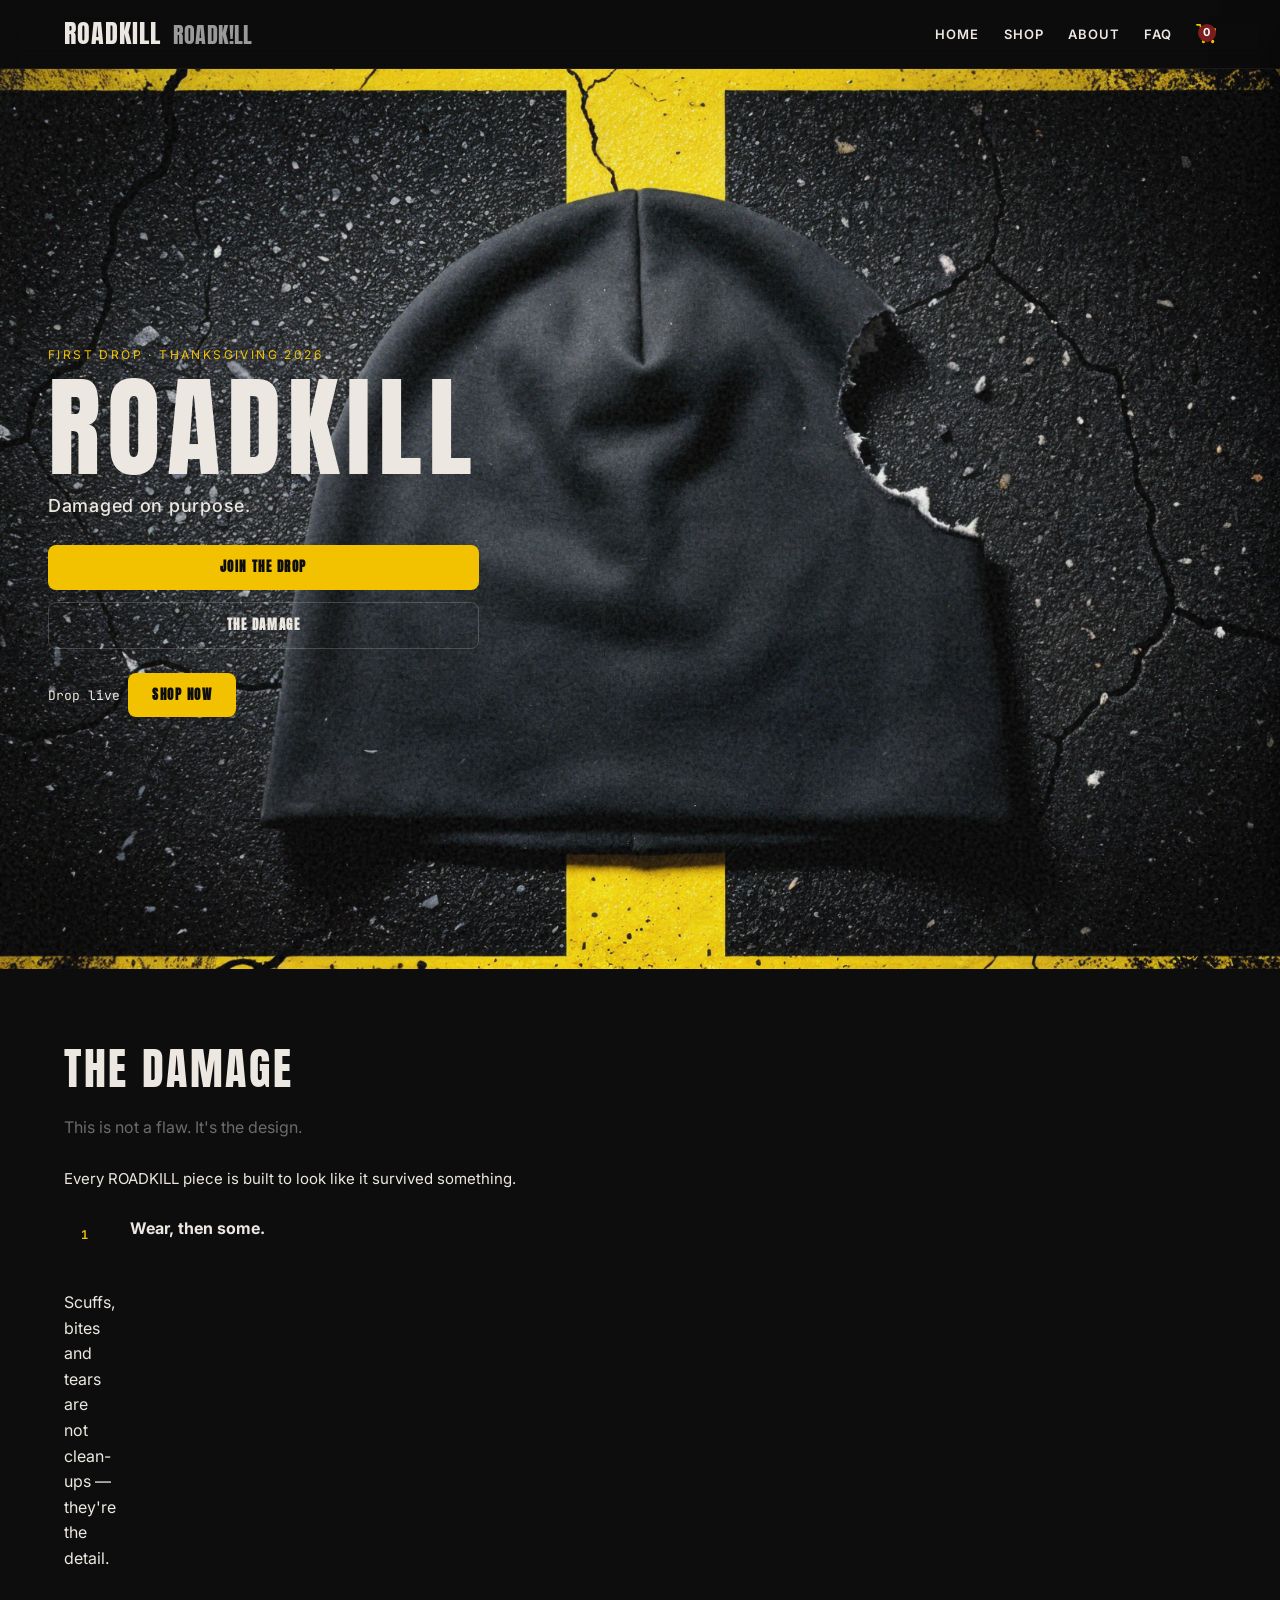
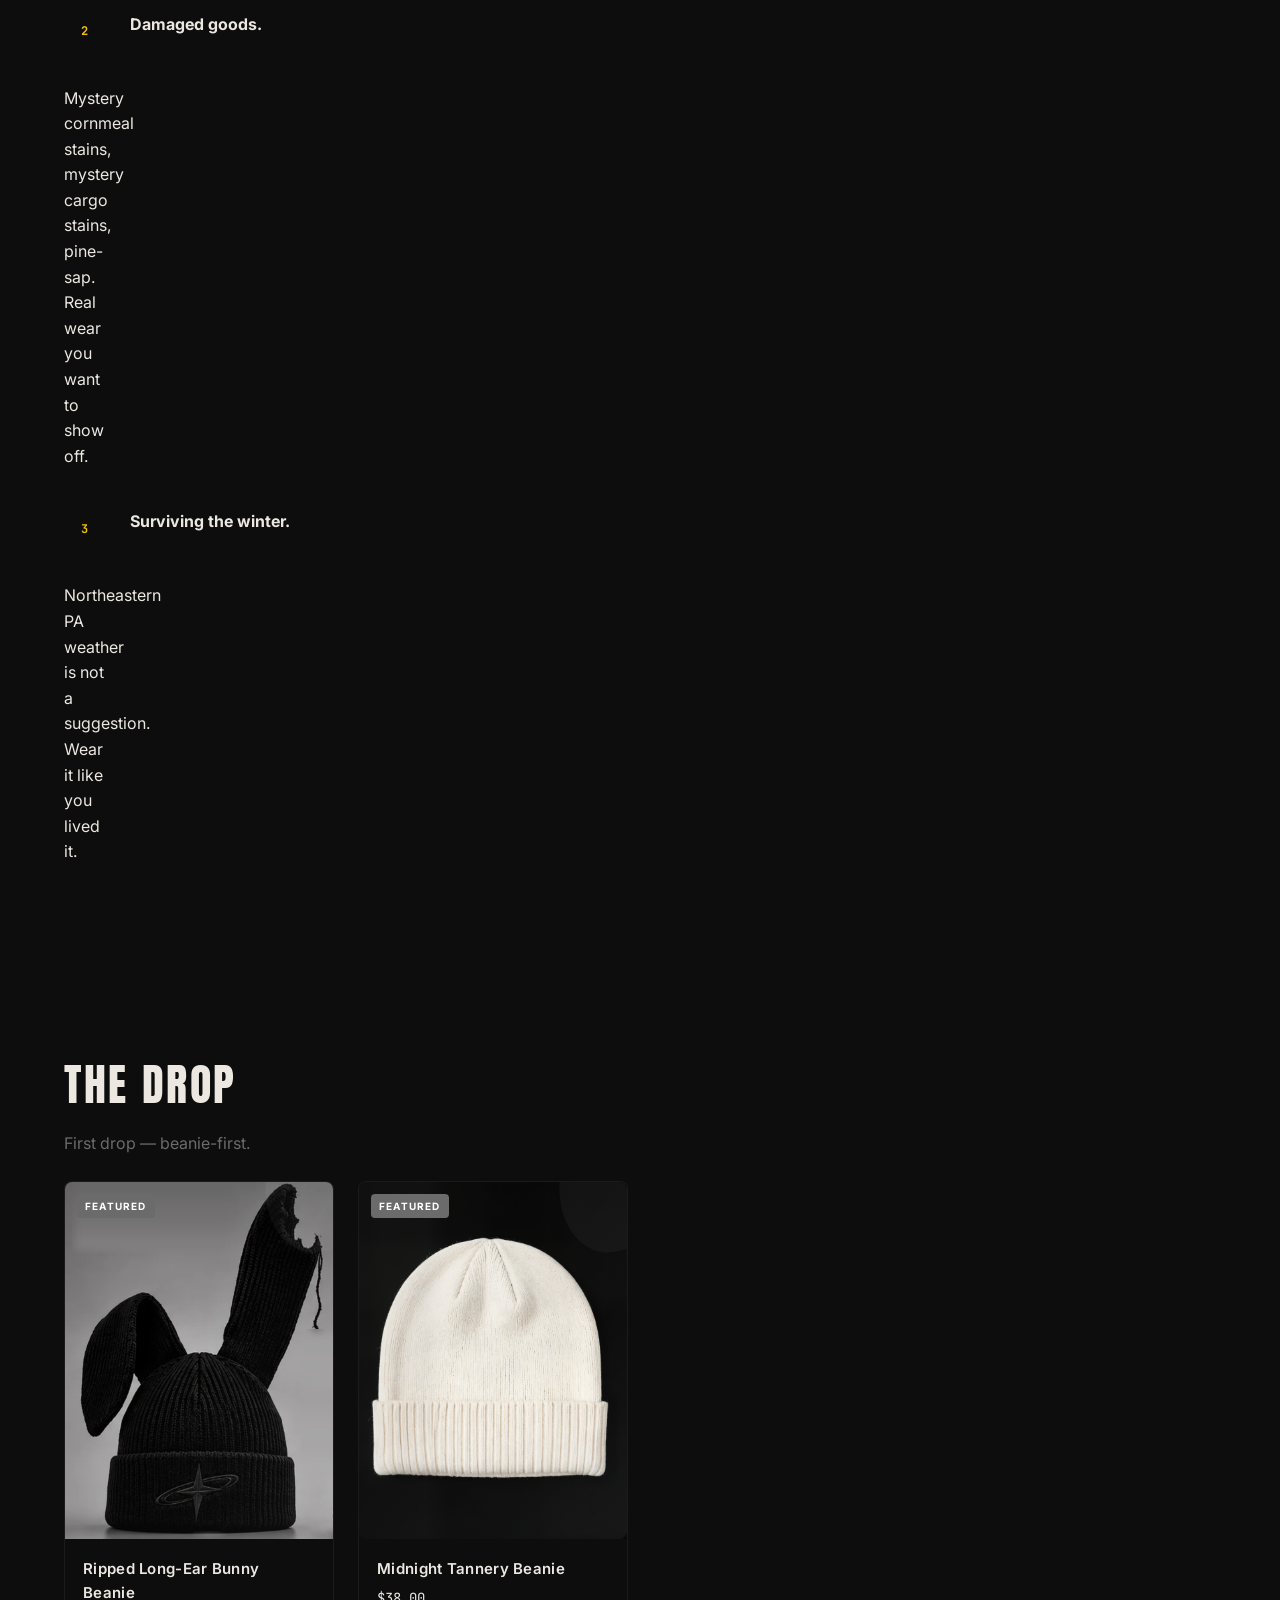
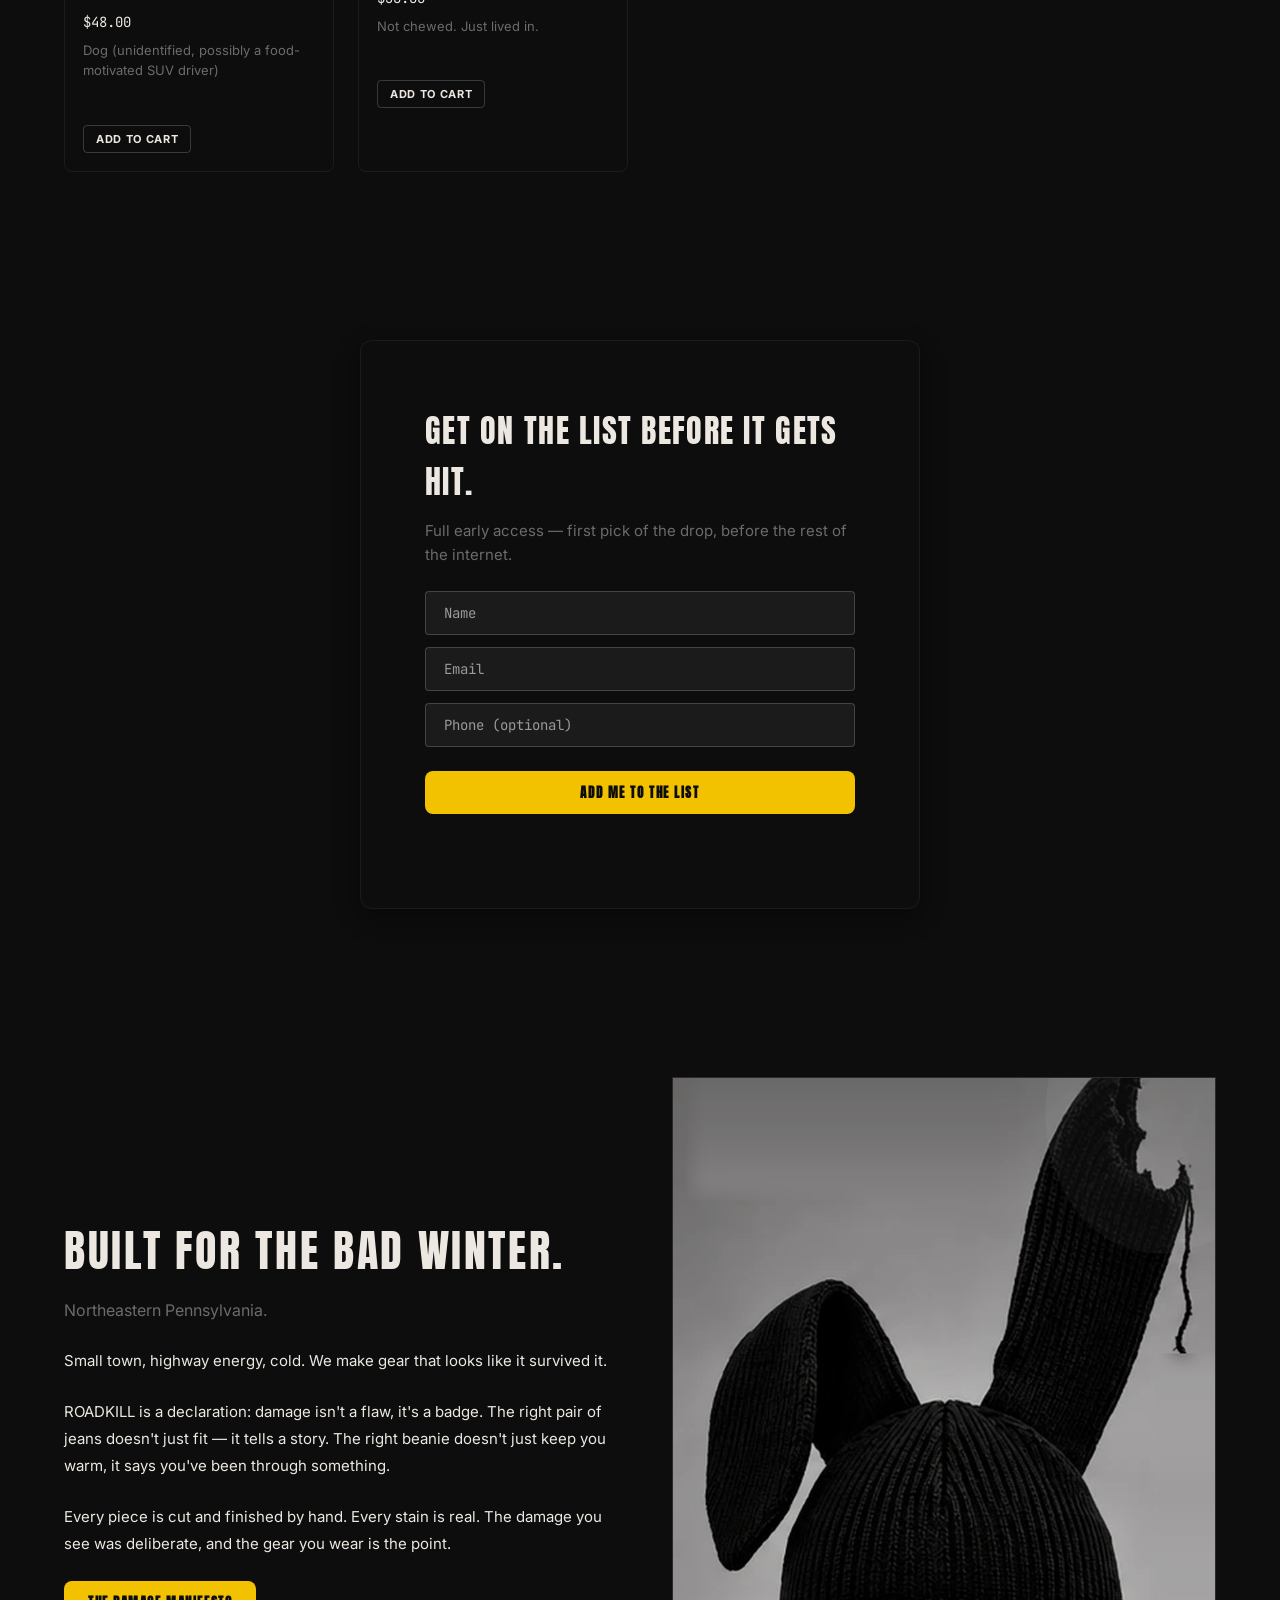
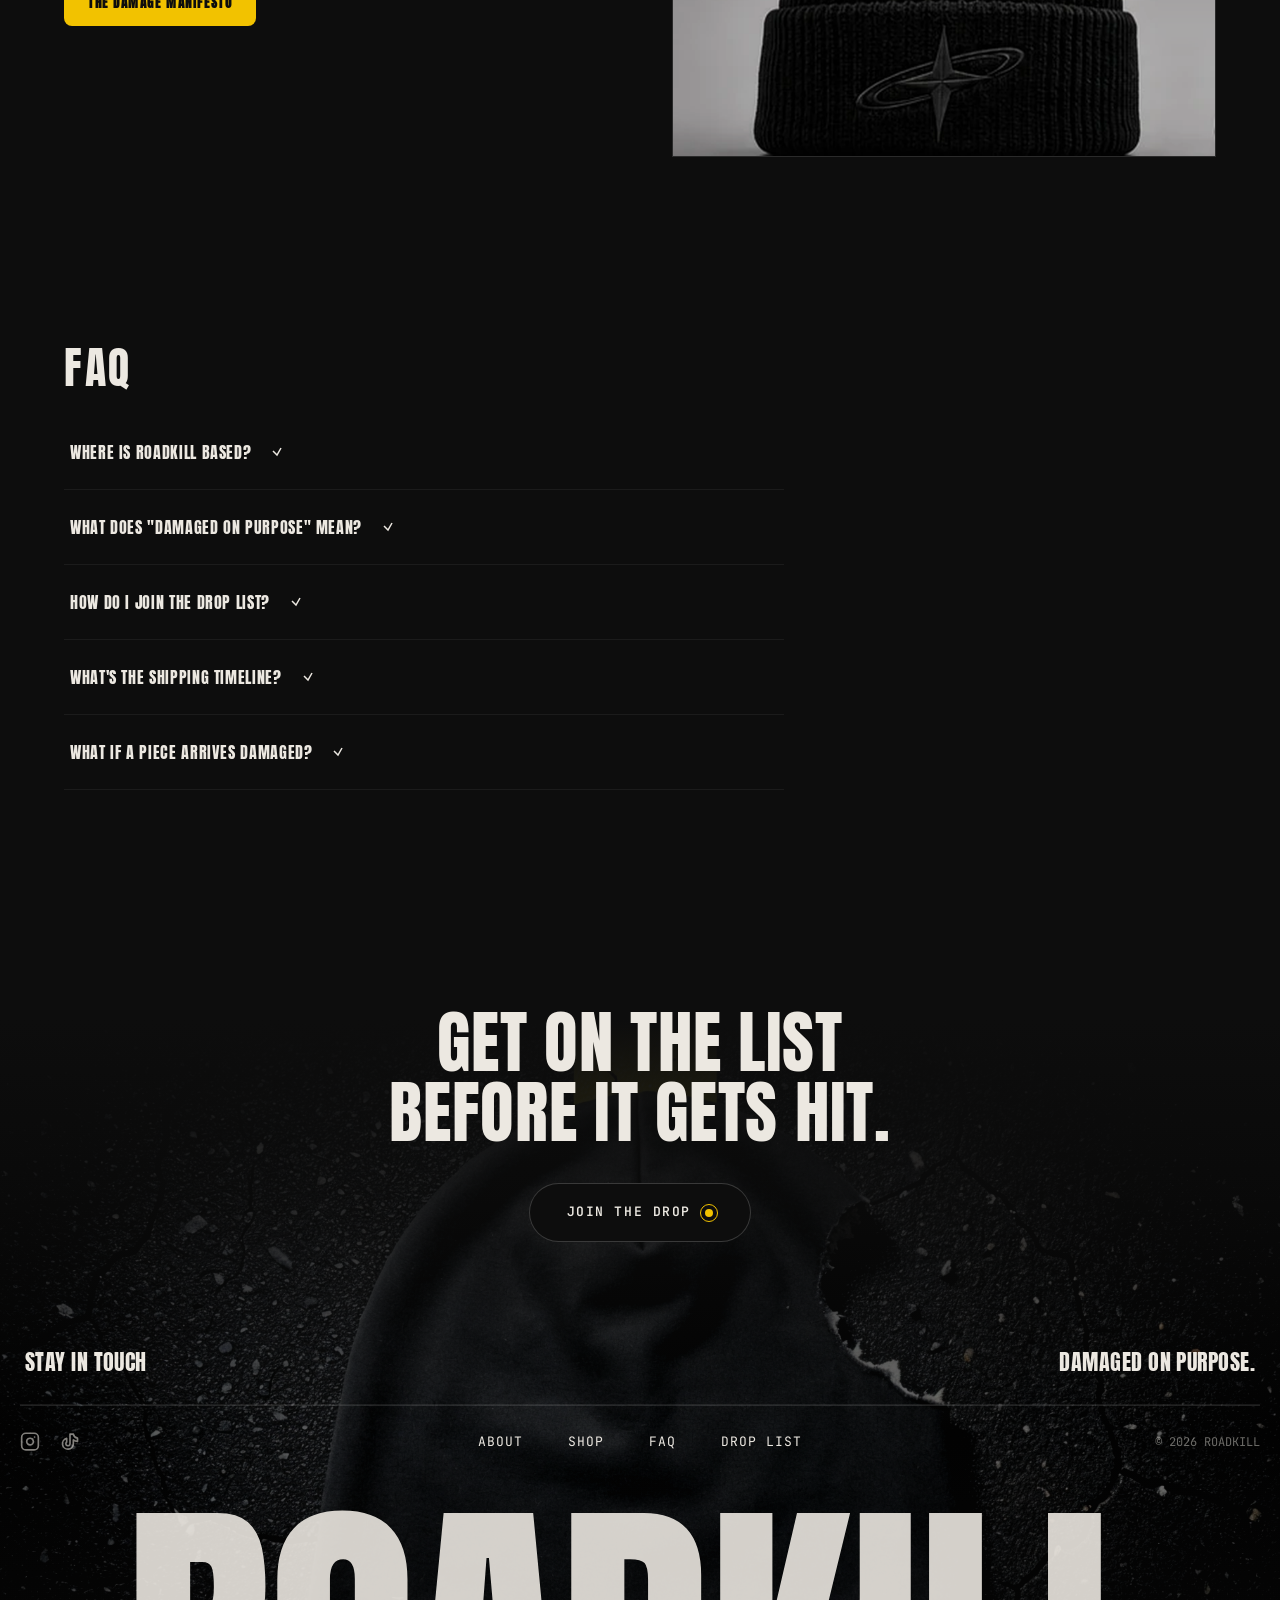
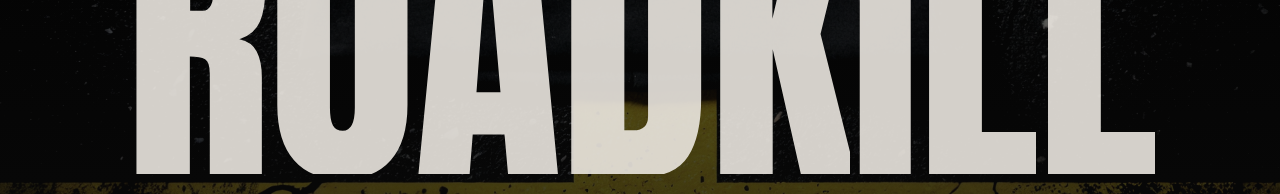
==== commit 60d2bf37: "Use real bunny beanie photo for product images Co-Authored-By: Claude Opus 5.5 <noreply@anthropic.co" ====
--- a/index.html
+++ b/index.html
@@ -78,7 +78,7 @@
       <div class="hero__scarab">
         <!-- torn/bite-marked frame -->
         <div class="frame frame--bite">
-          <img src="assets/hero-bunny-beanie.png" alt="Flagship long-ear bunny beanie, one ear chewed off">
+          <img src="assets/bunny-beanie.png" alt="Flagship long-ear bunny beanie, one ear chewed off">
           <div class="frame__bite"></div>
         </div>
         <p class="caption">One ear chewed off.<br>Like a dog got to it.</p>
@@ -155,7 +155,7 @@
       </div>
       <div class="about__image">
         <div class="frame frame--light">
-          <img src="assets/hero-bunny-beanie.png" alt="A worn long-ear bunny beanie, chewed edge">
+          <img src="assets/bunny-beanie.png" alt="A worn long-ear bunny beanie, chewed edge">
           <div class="frame__bite"></div>
         </div>
       </div>
